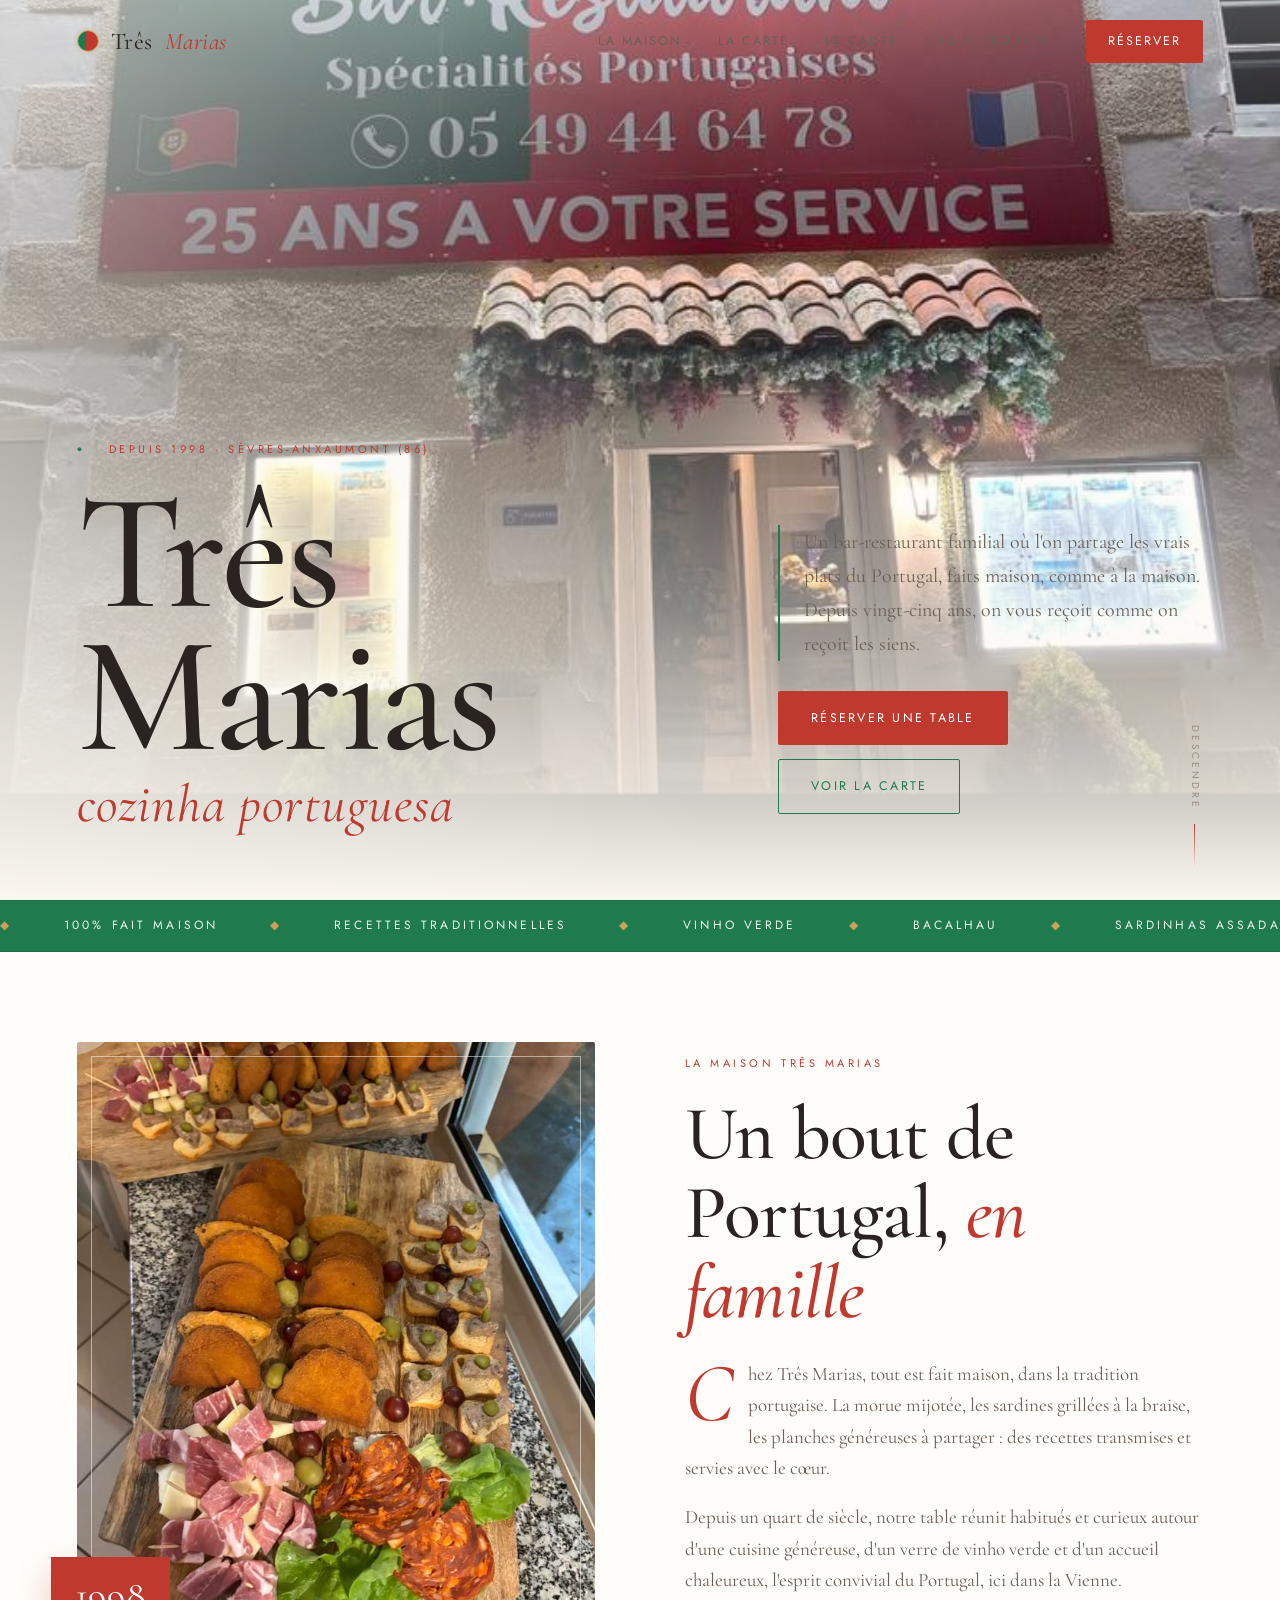
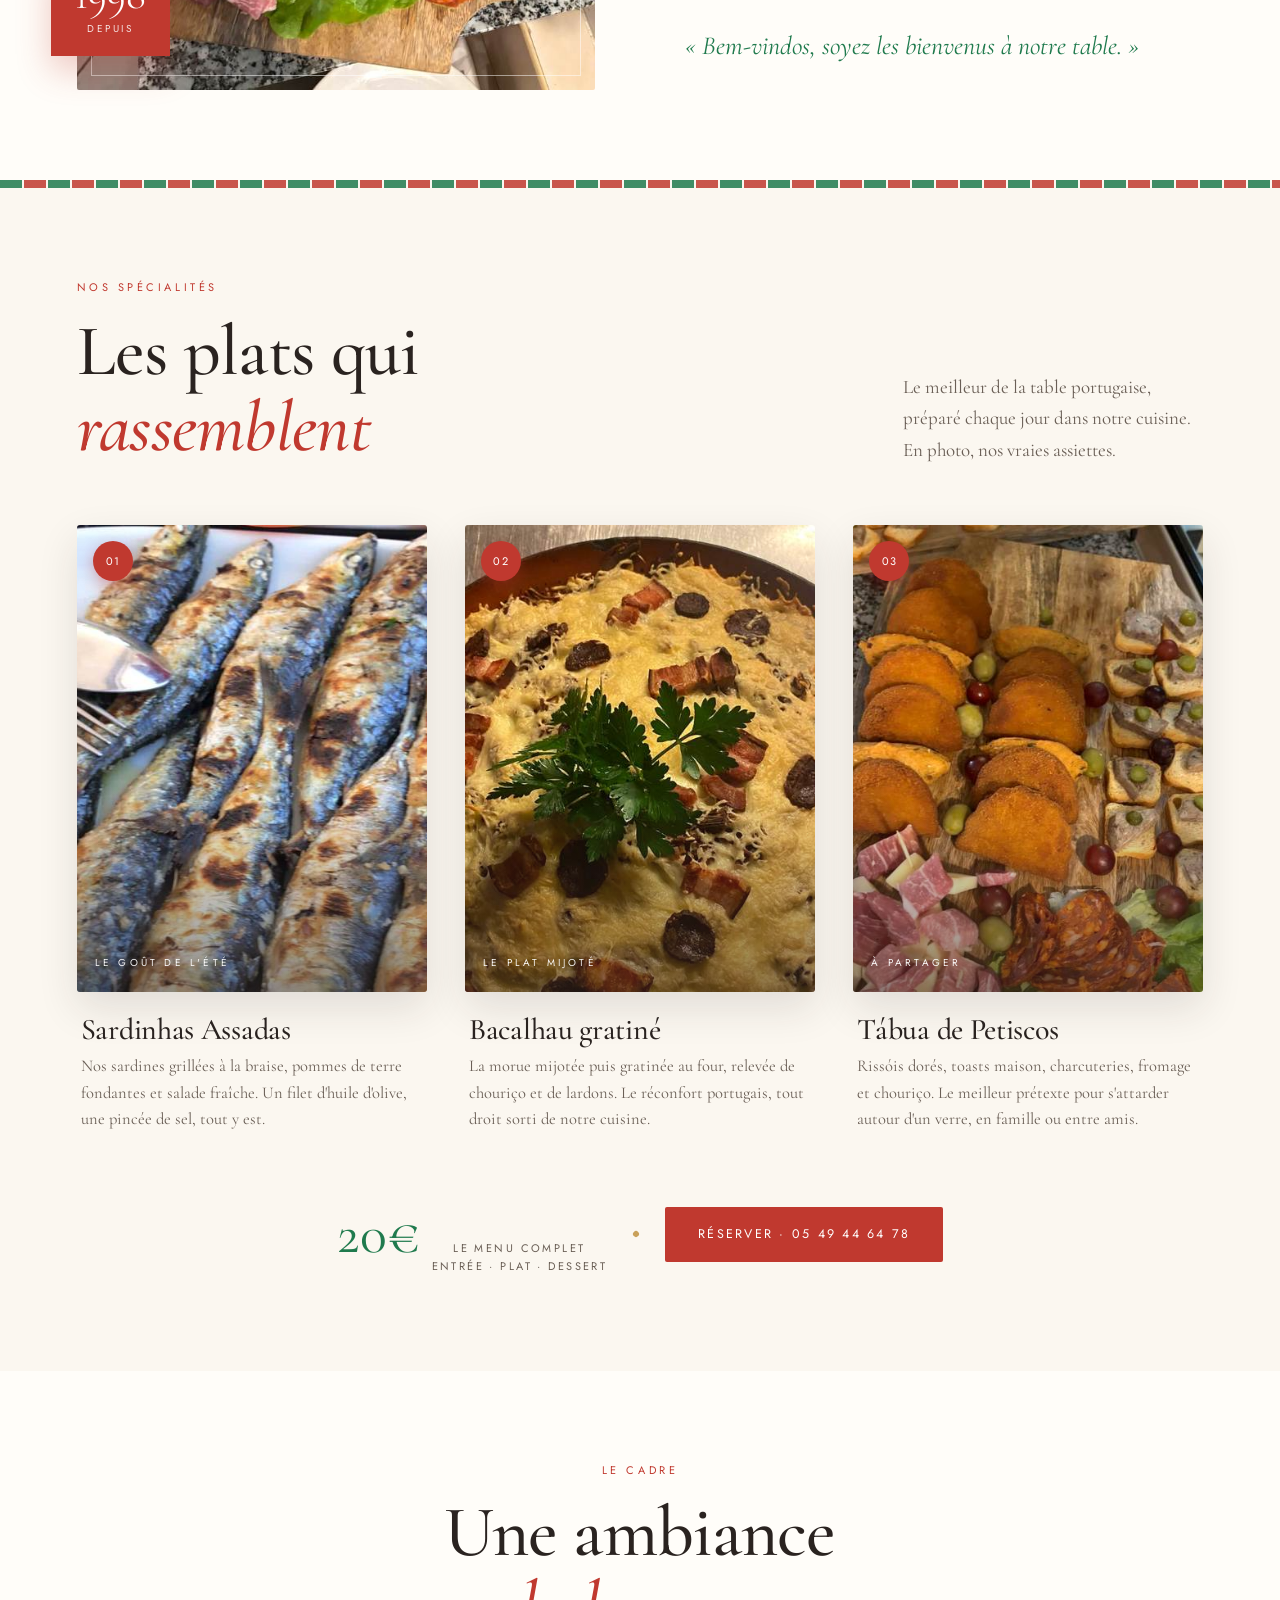
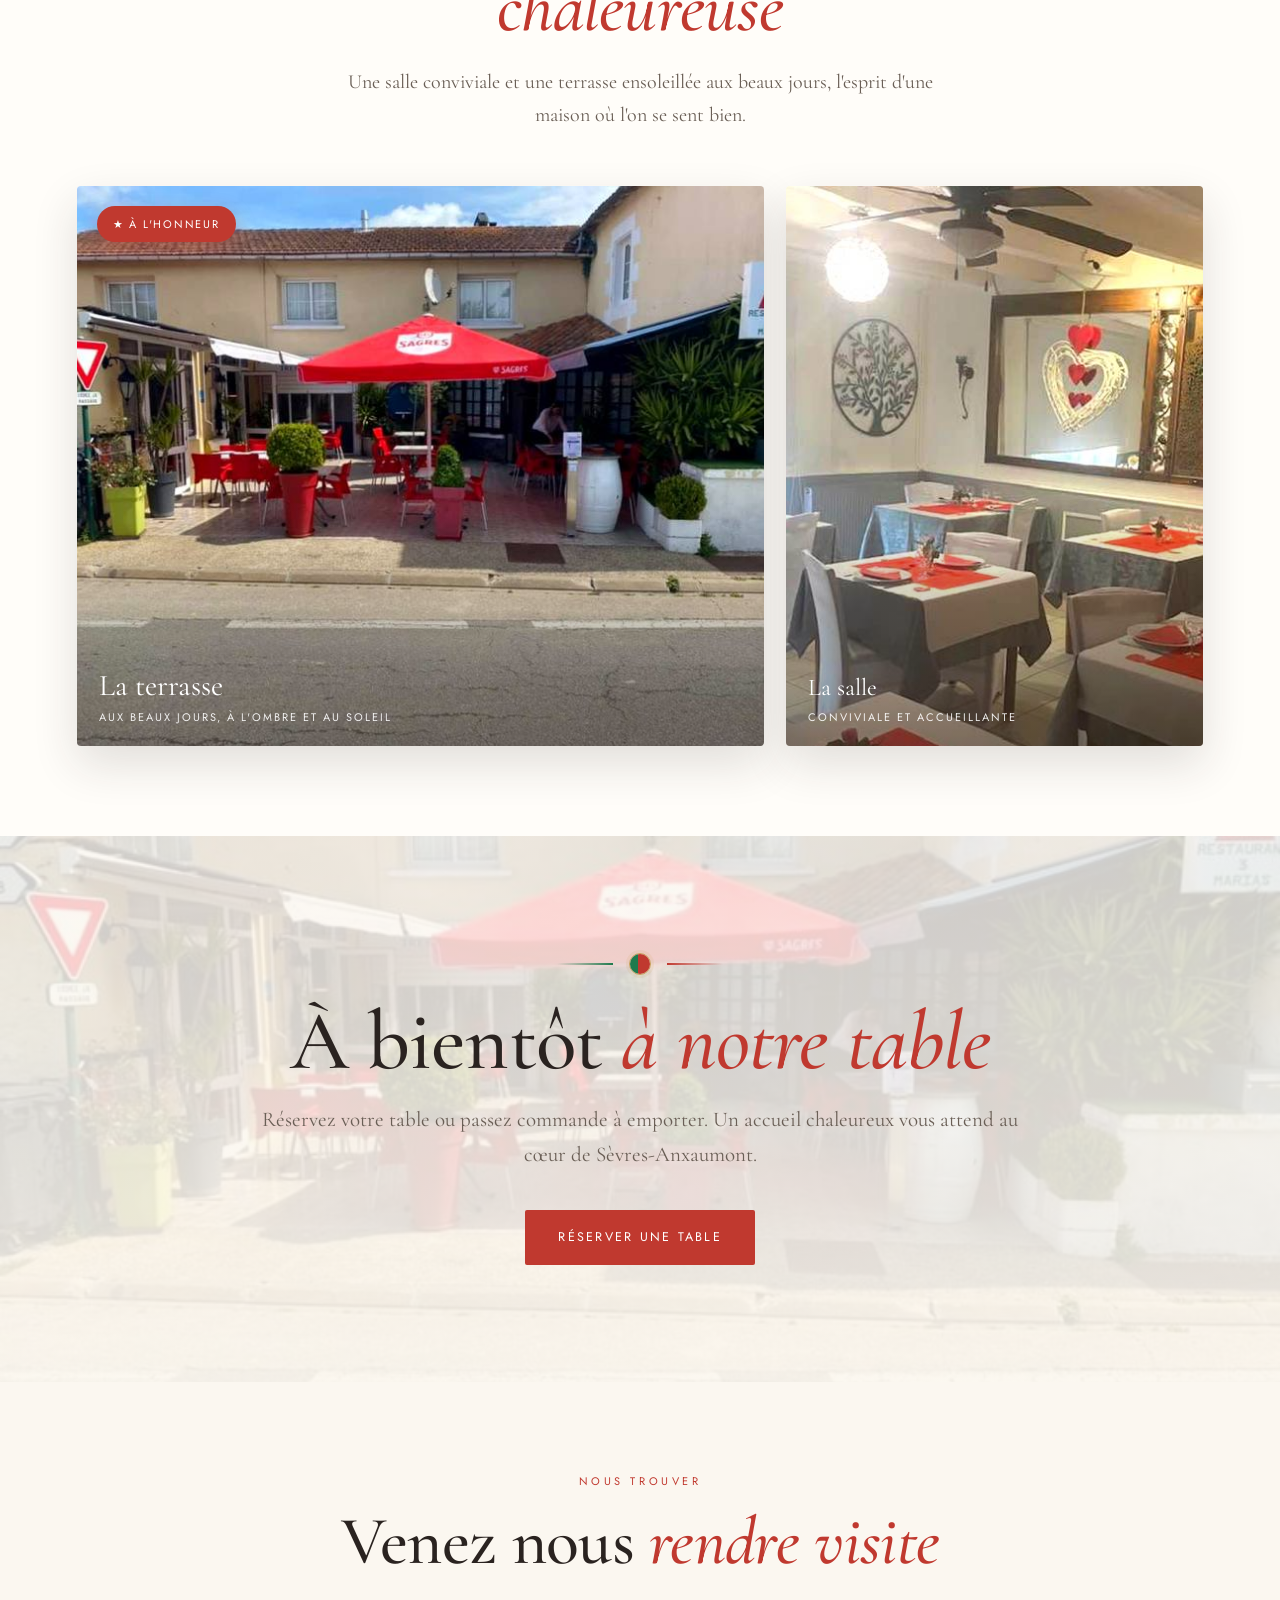
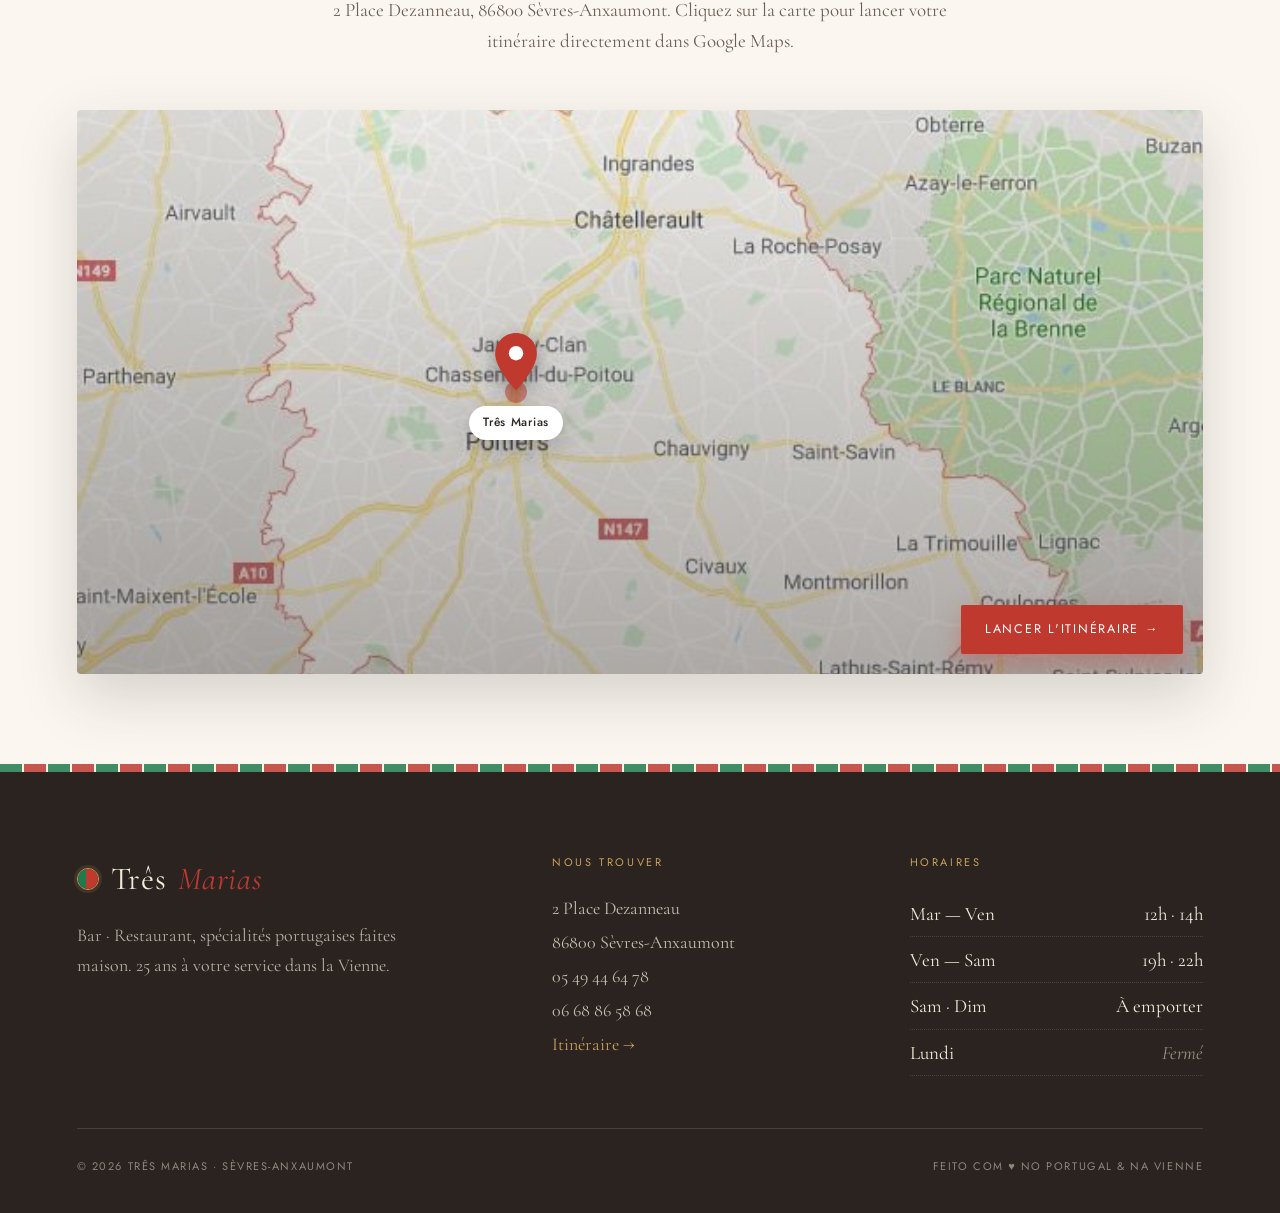
==== index.html @ 544474e9 "Site vitrine Três Marias" ====
<!DOCTYPE html>
<html lang="fr">
<head>
<meta charset="UTF-8">
<meta name="viewport" content="width=device-width, initial-scale=1.0">
<title>Três Marias — Restaurant Portugais · Sèvres-Anxaumont</title>
<link rel="preconnect" href="https://fonts.googleapis.com">
<link rel="preconnect" href="https://fonts.gstatic.com" crossorigin>
<link href="https://fonts.googleapis.com/css2?family=Cormorant+Garamond:ital,wght@0,400;0,500;0,600;1,400;1,500&family=Jost:wght@300;400;500&display=swap" rel="stylesheet">
<style>
  :root{
    --paper:#fbf7f0;        /* blanc chaud */
    --paper-2:#fffdf9;
    --cream:#f3ead9;
    --ink:#2a2320;          /* texte principal chaud */
    --ink-soft:#6a5f56;
    --muted:#9a8f83;
    --pt-red:#c0392f;
    --pt-red-deep:#9c2b24;
    --pt-green:#1f7a4d;
    --pt-green-deep:#155c39;
    --gold:#c9a15a;
    --line:rgba(42,35,32,.12);
    --line-red:rgba(192,57,47,.25);
  }
  *{margin:0;padding:0;box-sizing:border-box}
  html{scroll-behavior:smooth}
  body{
    background:var(--paper);
    color:var(--ink);
    font-family:'Cormorant Garamond',Georgia,serif;
    font-size:19px;line-height:1.65;
    -webkit-font-smoothing:antialiased;overflow-x:hidden;
  }
  .label{font-family:'Jost',sans-serif;font-weight:400;text-transform:uppercase;letter-spacing:.32em;font-size:11px;color:var(--pt-red)}
  h1,h2,h3{font-weight:500;line-height:1.05;letter-spacing:-.01em}
  em{font-style:italic;color:var(--pt-red)}
  a{color:inherit;text-decoration:none}
  img{display:block;width:100%;height:100%;object-fit:cover}

  /* azulejo-style divider (rouge / vert) */
  .azulejo{
    height:8px;width:100%;
    background:
      repeating-linear-gradient(90deg,
        var(--pt-green) 0 22px,
        var(--paper) 22px 24px,
        var(--pt-red) 24px 46px,
        var(--paper) 46px 48px);
    opacity:.85;
  }

  /* ===== NAV ===== */
  nav{
    position:fixed;top:0;left:0;right:0;z-index:50;
    display:flex;align-items:center;justify-content:space-between;
    padding:20px clamp(24px,6vw,80px);
    transition:background .4s,padding .4s,box-shadow .4s,border-color .4s;
    border-bottom:1px solid transparent;
  }
  nav.scrolled{background:rgba(251,247,240,.92);backdrop-filter:blur(12px);padding-top:14px;padding-bottom:14px;border-bottom:1px solid var(--line);box-shadow:0 6px 24px rgba(42,35,32,.05)}
  .brand{display:flex;align-items:center;gap:12px;font-size:24px;letter-spacing:.02em;color:var(--ink)}
  .brand em{font-style:italic;color:var(--pt-red)}
  .flag{display:inline-flex;width:22px;height:22px;border-radius:50%;overflow:hidden;border:1.5px solid var(--gold);box-shadow:0 0 0 3px rgba(201,161,90,.14)}
  .flag i{display:block;height:100%}
  .flag .g{width:42%;background:var(--pt-green)}
  .flag .r{width:58%;background:var(--pt-red)}
  .nav-links{display:flex;align-items:center;gap:36px;font-family:'Jost',sans-serif;font-size:12.5px;letter-spacing:.16em;text-transform:uppercase;font-weight:400}
  .nav-links a{color:var(--ink-soft);transition:color .25s}
  .nav-links a:hover{color:var(--pt-red)}
  .nav-cta{background:var(--pt-red);color:#fff!important;padding:11px 22px;border-radius:2px;transition:background .25s}
  .nav-cta:hover{background:var(--pt-red-deep)}
  .burger{display:none;background:none;border:none;color:var(--pt-red);cursor:pointer;flex-direction:column;gap:5px}
  .burger span{width:26px;height:2px;background:var(--pt-red);display:block}

  /* ===== HERO ===== */
  .hero{position:relative;min-height:100vh;display:flex;align-items:flex-end;overflow:hidden;background:var(--paper)}
  .hero-bg{position:absolute;inset:0;z-index:0}
  .hero-bg img{transform:scale(1.05);animation:slowzoom 18s ease-out forwards}
  @keyframes slowzoom{to{transform:scale(1)}}
  .hero-bg::after{
    content:"";position:absolute;inset:0;
    background:
      linear-gradient(180deg,rgba(251,247,240,.30) 0%,rgba(251,247,240,0) 30%,rgba(251,247,240,.55) 70%,var(--paper) 100%),
      linear-gradient(90deg,rgba(251,247,240,.55),transparent 55%);
  }
  .hero-inner{
    position:relative;z-index:2;width:100%;
    padding:0 clamp(24px,6vw,80px) clamp(56px,8vh,100px);
    display:grid;grid-template-columns:1.4fr .9fr;gap:40px;align-items:end;
  }
  .hero-badge{display:inline-flex;align-items:center;gap:10px;margin-bottom:24px}
  .hero-badge b{color:var(--pt-green);font-size:9px}
  .hero h1{font-size:clamp(62px,13vw,178px);line-height:.86;letter-spacing:-.02em;font-weight:500;color:var(--ink)}
  .hero h1 .sub{display:block;font-size:.32em;letter-spacing:.02em;font-style:italic;color:var(--pt-red);margin-top:.26em;font-weight:400}
  .hero-side{padding-bottom:14px}
  .hero-side p{font-size:20px;color:var(--ink-soft);line-height:1.7;border-left:2px solid var(--pt-green);padding-left:24px}
  .hero-actions{display:flex;gap:14px;margin-top:30px;flex-wrap:wrap}

  .btn{font-family:'Jost',sans-serif;font-weight:400;font-size:12.5px;letter-spacing:.18em;text-transform:uppercase;padding:16px 32px;border-radius:2px;display:inline-flex;align-items:center;gap:10px;transition:.3s;cursor:pointer;border:1.5px solid transparent}
  .btn-primary{background:var(--pt-red);color:#fff}
  .btn-primary:hover{background:var(--pt-red-deep);transform:translateY(-2px);box-shadow:0 12px 28px rgba(192,57,47,.25)}
  .btn-ghost{border-color:var(--pt-green);color:var(--pt-green)}
  .btn-ghost:hover{background:var(--pt-green);color:#fff}

  .scroll-hint{position:absolute;bottom:32px;right:clamp(24px,6vw,80px);z-index:3;writing-mode:vertical-rl;font-family:'Jost',sans-serif;font-size:10px;letter-spacing:.3em;text-transform:uppercase;color:var(--muted);display:flex;align-items:center;gap:14px}
  .scroll-hint::after{content:"";width:1px;height:44px;background:linear-gradient(var(--pt-red),transparent)}

  /* ===== strip ===== */
  .strip{border-top:1px solid var(--line);border-bottom:1px solid var(--line);overflow:hidden;background:var(--pt-green)}
  .strip-track{display:flex;gap:0;white-space:nowrap;padding:15px 0;animation:marquee 32s linear infinite;font-family:'Jost',sans-serif;font-size:12px;letter-spacing:.26em;text-transform:uppercase;color:#eef7f0}
  .strip-track span{display:inline-flex;align-items:center;gap:52px;padding-right:52px}
  .strip-track b{color:var(--gold);font-weight:400}
  @keyframes marquee{to{transform:translateX(-50%)}}

  section{padding:clamp(66px,10vh,140px) clamp(24px,6vw,80px)}
  .sec-head{max-width:640px}
  .sec-head .label{display:block;margin-bottom:18px}
  .sec-head h2{font-size:clamp(38px,6vw,72px)}
  .sec-head p{color:var(--ink-soft);margin-top:20px;font-size:20px}

  /* ===== STORY ===== */
  .story{display:grid;grid-template-columns:1fr 1fr;gap:clamp(40px,7vw,110px);align-items:center;background:var(--paper-2)}
  .story-figure{position:relative;aspect-ratio:4/5}
  .story-figure img{border-radius:2px}
  .story-figure .rule{position:absolute;inset:14px;border:1px solid rgba(255,255,255,.5);pointer-events:none}
  .story-figure .est{position:absolute;left:-26px;bottom:34px;background:var(--pt-red);color:#fff;padding:18px 24px;text-align:center;box-shadow:0 14px 34px rgba(192,57,47,.28)}
  .est .n{font-size:40px;line-height:1}
  .est .t{font-family:'Jost',sans-serif;font-size:10px;letter-spacing:.26em;text-transform:uppercase;opacity:.85;margin-top:6px}
  .story-text h2{font-size:clamp(40px,6vw,76px);margin:18px 0 24px}
  .story-text p{color:var(--ink-soft);margin-bottom:18px}
  .story-text .sig{font-style:italic;font-size:26px;color:var(--pt-green);margin-top:30px}
  .drop::first-letter{font-size:4.4em;float:left;line-height:.72;padding:6px 14px 0 0;color:var(--pt-red);font-style:italic}

  /* ===== MENU / 3 signatures ===== */
  .menu{background:var(--paper)}
  .menu-head{display:flex;justify-content:space-between;align-items:flex-end;gap:30px;flex-wrap:wrap;margin-bottom:60px}
  .dishes{display:grid;grid-template-columns:repeat(3,1fr);gap:clamp(24px,3vw,44px)}
  .dish{position:relative;transition:transform .4s}
  .dish:hover{transform:translateY(-8px)}
  .dish-img{position:relative;aspect-ratio:3/4;overflow:hidden;border-radius:3px;box-shadow:0 16px 40px rgba(42,35,32,.12)}
  .dish-img img{transition:transform 1.1s cubic-bezier(.2,.8,.2,1)}
  .dish:hover .dish-img img{transform:scale(1.07)}
  .dish-img::after{content:"";position:absolute;inset:0;background:linear-gradient(180deg,transparent 55%,rgba(42,35,32,.55))}
  .dish-no{position:absolute;top:16px;left:16px;z-index:2;font-family:'Jost',sans-serif;font-size:11px;letter-spacing:.1em;color:#fff;background:var(--pt-red);border-radius:50%;width:40px;height:40px;display:flex;align-items:center;justify-content:center;box-shadow:0 6px 16px rgba(192,57,47,.4)}
  .dish-cap{position:absolute;left:18px;right:18px;bottom:16px;z-index:2}
  .dish-cap .label{font-size:10px;color:#fff;opacity:.95}
  .dish-body{padding:22px 4px 0}
  .dish-body h3{font-size:30px;margin-bottom:8px;color:var(--ink)}
  .dish-body p{font-size:16.5px;color:var(--ink-soft);line-height:1.6}
  .menu-foot{margin-top:56px;display:flex;justify-content:center;align-items:center;gap:26px;flex-wrap:wrap;text-align:center}
  .menu-price{display:flex;align-items:baseline;gap:12px;color:var(--pt-green)}
  .menu-price .num{font-size:56px}
  .menu-price .lbl{font-family:'Jost',sans-serif;font-size:11px;letter-spacing:.22em;text-transform:uppercase;color:var(--ink-soft)}
  .divider-dot{width:6px;height:6px;background:var(--gold);border-radius:50%;transform:rotate(45deg)}

  /* ===== RESERVE banner ===== */
  .reserve{position:relative;padding:clamp(84px,13vh,160px) clamp(24px,6vw,80px);text-align:center;overflow:hidden}
  .reserve-bg{position:absolute;inset:0;z-index:0}
  .reserve-bg::after{content:"";position:absolute;inset:0;background:linear-gradient(rgba(251,247,240,.82),rgba(251,247,240,.9))}
  .reserve-inner{position:relative;z-index:2;max-width:760px;margin:0 auto}
  .reserve h2{font-size:clamp(40px,7vw,84px);margin:22px 0 18px}
  .reserve p{color:var(--ink-soft);font-size:21px;margin-bottom:38px}
  .ornament{display:flex;align-items:center;justify-content:center;gap:16px}
  .ornament::before,.ornament::after{content:"";height:2px;width:56px}
  .ornament::before{background:linear-gradient(90deg,transparent,var(--pt-green))}
  .ornament::after{background:linear-gradient(90deg,var(--pt-red),transparent)}

  /* ===== FOOTER ===== */
  footer{background:var(--ink);color:var(--cream);padding:clamp(58px,9vh,96px) clamp(24px,6vw,80px) 38px}
  footer .brand{color:var(--cream)}
  .foot-grid{display:grid;grid-template-columns:1.4fr 1fr 1fr;gap:clamp(30px,5vw,70px);padding-bottom:52px;border-bottom:1px solid rgba(243,234,217,.15)}
  .foot-brand .brand{font-size:32px;margin-bottom:16px}
  .foot-brand p{color:rgba(243,234,217,.7);max-width:320px;font-size:18px}
  .foot-col h4{font-family:'Jost',sans-serif;font-size:11px;letter-spacing:.24em;text-transform:uppercase;color:var(--gold);margin-bottom:20px;font-weight:400}
  .foot-col p,.foot-col a{color:rgba(243,234,217,.78);font-size:18px;line-height:1.9;display:block}
  .foot-col a:hover{color:#fff}
  .hours-row{display:flex;justify-content:space-between;gap:20px;border-bottom:1px dotted rgba(243,234,217,.16);padding:7px 0}
  .hours-row span:last-child{color:var(--cream);white-space:nowrap}
  .hours-row.closed span:last-child{color:var(--muted);font-style:italic}
  .foot-bottom{display:flex;justify-content:space-between;align-items:center;gap:20px;flex-wrap:wrap;padding-top:28px;font-family:'Jost',sans-serif;font-size:11px;letter-spacing:.14em;text-transform:uppercase;color:rgba(243,234,217,.5)}



  /* ===== AMBIANCE / Le cadre ===== */
  .ambiance{background:var(--paper-2)}
  .amb-grid{display:grid;grid-template-columns:1.65fr 1fr;gap:22px;align-items:stretch}
  .amb-item{position:relative;overflow:hidden;border-radius:4px;box-shadow:0 18px 46px rgba(42,35,32,.14)}
  .amb-item img{height:100%;transition:transform 1.2s cubic-bezier(.2,.8,.2,1)}
  .amb-item:hover img{transform:scale(1.05)}
  .amb-item::after{content:"";position:absolute;inset:0;background:linear-gradient(180deg,transparent 55%,rgba(42,35,32,.5))}
  .amb-feature{min-height:560px}
  .amb-feature img{width:100%;object-fit:cover}
  .amb-badge{position:absolute;top:20px;left:20px;z-index:3;display:inline-flex;align-items:center;gap:8px;background:var(--pt-red);color:#fff;font-family:'Jost',sans-serif;font-size:11px;letter-spacing:.16em;text-transform:uppercase;padding:9px 16px;border-radius:30px;box-shadow:0 8px 20px rgba(192,57,47,.35)}
  .amb-cap{position:absolute;left:22px;right:22px;bottom:20px;z-index:3;color:#fff}
  .amb-cap .t{font-size:30px;line-height:1.1}
  .amb-cap .s{font-family:'Jost',sans-serif;font-size:11px;letter-spacing:.18em;text-transform:uppercase;opacity:.9;margin-top:6px}
  .amb-col{display:flex;flex-direction:column;gap:22px}
  .amb-side{flex:1;min-height:250px}
  .amb-side img{width:100%;object-fit:cover}
  .amb-note{background:var(--pt-green);color:#eef7f0;border-radius:4px;padding:28px 30px;display:flex;flex-direction:column;justify-content:center}
  .amb-note .q{font-size:23px;font-style:italic;line-height:1.4}
  .amb-note .a{font-family:'Jost',sans-serif;font-size:11px;letter-spacing:.16em;text-transform:uppercase;margin-top:14px;opacity:.85}
  @media(max-width:900px){
    .amb-grid{grid-template-columns:1fr}
    .amb-feature{min-height:340px}
    .amb-side{min-height:240px}
  }

  /* ===== MAP interactive ===== */
  .map-sec{padding-top:0}
  .map-head{max-width:640px;margin:0 auto clamp(40px,6vh,64px);text-align:center}
  .map-head .label{display:block;margin-bottom:16px}
  .map-head h2{font-size:clamp(36px,6vw,68px)}
  .map-head p{color:var(--ink-soft);margin-top:16px;font-size:19px}
  .map-wrap{position:relative;display:block;border-radius:4px;overflow:hidden;box-shadow:0 22px 60px rgba(42,35,32,.18);cursor:pointer}
  .map-wrap img{aspect-ratio:16/8;transition:transform 1.2s cubic-bezier(.2,.8,.2,1),filter .5s;filter:saturate(.92)}
  .map-wrap:hover img{transform:scale(1.05);filter:saturate(1.05)}
  .map-wrap::after{content:"";position:absolute;inset:0;background:linear-gradient(180deg,rgba(42,35,32,.05),rgba(42,35,32,.35))}
  .map-pin{position:absolute;left:39%;top:50%;z-index:3;transform:translate(-50%,-100%);color:var(--pt-red);filter:drop-shadow(0 6px 10px rgba(0,0,0,.35));animation:bob 2.4s ease-in-out infinite}
  @keyframes bob{0%,100%{transform:translate(-50%,-100%)}50%{transform:translate(-50%,-115%)}}
  .map-pin svg{width:46px;height:auto;display:block}
  .map-pulse{position:absolute;left:39%;top:50%;z-index:2;width:22px;height:22px;border-radius:50%;background:rgba(192,57,47,.5);transform:translate(-50%,-50%);animation:pulse 2s ease-out infinite}
  @keyframes pulse{0%{box-shadow:0 0 0 0 rgba(192,57,47,.5)}100%{box-shadow:0 0 0 26px rgba(192,57,47,0)}}
  .map-label{position:absolute;left:39%;top:50%;z-index:3;transform:translate(-50%,14px);background:#fff;color:var(--ink);font-family:'Jost',sans-serif;font-size:12px;letter-spacing:.06em;padding:7px 14px;border-radius:30px;box-shadow:0 8px 22px rgba(42,35,32,.2);white-space:nowrap;font-weight:500}
  .map-cta{position:absolute;z-index:4;right:20px;bottom:20px;background:var(--pt-red);color:#fff;font-family:'Jost',sans-serif;font-size:12.5px;letter-spacing:.14em;text-transform:uppercase;padding:14px 24px;border-radius:2px;display:inline-flex;align-items:center;gap:10px;transition:.3s;box-shadow:0 10px 26px rgba(192,57,47,.35)}
  .map-wrap:hover .map-cta{background:var(--pt-red-deep);transform:translateY(-2px)}
  @media(max-width:900px){.map-cta{right:12px;bottom:12px;left:12px;justify-content:center}.map-wrap img{aspect-ratio:4/3}}

  .reveal{opacity:0;transform:translateY(26px);transition:opacity 1s ease,transform 1s cubic-bezier(.2,.8,.2,1)}
  .reveal.in{opacity:1;transform:none}

  @media(max-width:900px){
    .nav-links{position:fixed;inset:0 0 auto 0;top:0;background:var(--paper);flex-direction:column;justify-content:center;height:100vh;transform:translateX(100%);transition:transform .4s;gap:28px;font-size:16px}
    .nav-links.open{transform:none}
    .burger{display:flex}
    .hero-inner{grid-template-columns:1fr}
    .hero-side{padding-bottom:0}
    .hero-side p{border-left:none;border-top:2px solid var(--pt-green);padding-left:0;padding-top:20px}
    .story{grid-template-columns:1fr}
    .story-figure{aspect-ratio:4/3;order:-1}
    .dishes{grid-template-columns:1fr}
    .dish-img{aspect-ratio:16/10}
    .foot-grid{grid-template-columns:1fr}
  }
</style>
</head>
<body>

<!-- NAV -->
<nav id="nav">
  <a href="#top" class="brand"><span class="flag"><i class="g"></i><i class="r"></i></span>Três <em>Marias</em></a>
  <div class="nav-links" id="navlinks">
    <a href="#histoire">La Maison</a>
    <a href="#carte">La Carte</a>
    <a href="#cadre">Le Cadre</a>
    <a href="#visite">Nous Trouver</a>
    <a href="tel:0549446478" class="nav-cta">Réserver</a>
  </div>
  <button class="burger" id="burger" aria-label="Menu"><span></span><span></span><span></span></button>
</nav>

<!-- HERO -->
<header class="hero" id="top">
  <div class="hero-bg"><img src="[data-uri]" alt="Ambiance du restaurant Três Marias"></div>
  <div class="hero-inner">
    <div>
      <span class="hero-badge label"><b>●</b>&nbsp; Depuis 1998 · Sèvres-Anxaumont (86)</span>
      <h1>Três Marias<span class="sub">cozinha portuguesa</span></h1>
    </div>
    <div class="hero-side">
      <p>Un bar-restaurant familial où l'on partage les vrais plats du Portugal, faits maison, comme à la maison. Depuis vingt-cinq ans, on vous reçoit comme on reçoit les siens.</p>
      <div class="hero-actions">
        <a href="tel:0549446478" class="btn btn-primary">Réserver une table</a>
        <a href="#carte" class="btn btn-ghost">Voir la carte</a>
      </div>
    </div>
  </div>
  <div class="scroll-hint">Descendre</div>
</header>

<!-- STRIP -->
<div class="strip">
  <div class="strip-track">
    <span><b>◆</b> 100% Fait Maison <b>◆</b> Recettes Traditionnelles <b>◆</b> Vinho Verde <b>◆</b> Bacalhau <b>◆</b> Sardinhas Assadas <b>◆</b> 25 Ans à Votre Service <b>◆</b> Sabor de Portugal</span>
    <span><b>◆</b> 100% Fait Maison <b>◆</b> Recettes Traditionnelles <b>◆</b> Vinho Verde <b>◆</b> Bacalhau <b>◆</b> Sardinhas Assadas <b>◆</b> 25 Ans à Votre Service <b>◆</b> Sabor de Portugal</span>
  </div>
</div>

<!-- STORY -->
<section class="story" id="histoire">
  <div class="story-figure reveal">
    <img src="[data-uri]" alt="La maison Três Marias">
    <div class="rule"></div>
    <div class="est"><div class="n">1998</div><div class="t">Depuis</div></div>
  </div>
  <div class="story-text reveal">
    <span class="label">La maison Três Marias</span>
    <h2>Un bout de Portugal, <em>en famille</em></h2>
    <p class="drop">Chez Três Marias, tout est fait maison, dans la tradition portugaise. La morue mijotée, les sardines grillées à la braise, les planches généreuses à partager : des recettes transmises et servies avec le cœur.</p>
    <p>Depuis un quart de siècle, notre table réunit habitués et curieux autour d'une cuisine généreuse, d'un verre de vinho verde et d'un accueil chaleureux, l'esprit convivial du Portugal, ici dans la Vienne.</p>
    <p class="sig">« Bem-vindos, soyez les bienvenus à notre table. »</p>
  </div>
</section>

<div class="azulejo"></div>

<!-- MENU / 3 SIGNATURES -->
<section class="menu" id="carte">
  <div class="menu-head reveal">
    <div class="sec-head">
      <span class="label">Nos spécialités</span>
      <h2>Les plats qui <em>rassemblent</em></h2>
    </div>
    <p style="max-width:300px;color:var(--ink-soft)">Le meilleur de la table portugaise, préparé chaque jour dans notre cuisine. En photo, nos vraies assiettes.</p>
  </div>

  <div class="dishes">
    <article class="dish reveal">
      <div class="dish-img">
        <span class="dish-no">01</span>
        <img src="[data-uri]" alt="Sardinhas Assadas">
        <div class="dish-cap"><span class="label">Le goût de l'été</span></div>
      </div>
      <div class="dish-body">
        <h3>Sardinhas Assadas</h3>
        <p>Nos sardines grillées à la braise, pommes de terre fondantes et salade fraîche. Un filet d'huile d'olive, une pincée de sel, tout y est.</p>
      </div>
    </article>

    <article class="dish reveal">
      <div class="dish-img">
        <span class="dish-no">02</span>
        <img src="[data-uri]" alt="Bacalhau gratiné">
        <div class="dish-cap"><span class="label">Le plat mijoté</span></div>
      </div>
      <div class="dish-body">
        <h3>Bacalhau gratiné</h3>
        <p>La morue mijotée puis gratinée au four, relevée de chouriço et de lardons. Le réconfort portugais, tout droit sorti de notre cuisine.</p>
      </div>
    </article>

    <article class="dish reveal">
      <div class="dish-img">
        <span class="dish-no">03</span>
        <img src="[data-uri]" alt="Tábua de Petiscos">
        <div class="dish-cap"><span class="label">À partager</span></div>
      </div>
      <div class="dish-body">
        <h3>Tábua de Petiscos</h3>
        <p>Rissóis dorés, toasts maison, charcuteries, fromage et chouriço. Le meilleur prétexte pour s'attarder autour d'un verre, en famille ou entre amis.</p>
      </div>
    </article>
  </div>

  <div class="menu-foot reveal">
    <div class="menu-price"><span class="num">20€</span><span class="lbl">Le menu complet<br>Entrée · Plat · Dessert</span></div>
    <span class="divider-dot"></span>
    <a href="tel:0549446478" class="btn btn-primary">Réserver · 05 49 44 64 78</a>
  </div>
</section>


<!-- AMBIANCE / LE CADRE -->
<section class="ambiance" id="cadre">
  <div class="sec-head reveal" style="margin:0 auto clamp(40px,6vh,60px);text-align:center">
    <span class="label" style="display:block;margin-bottom:16px">Le cadre</span>
    <h2>Une ambiance <em>chaleureuse</em></h2>
    <p style="margin-left:auto;margin-right:auto">Une salle conviviale et une terrasse ensoleillée aux beaux jours, l'esprit d'une maison où l'on se sent bien.</p>
  </div>
  <div class="amb-grid reveal">
    <figure class="amb-item amb-feature">
      <img src="[data-uri]" alt="La terrasse ensoleillée de Três Marias">
      <span class="amb-badge">★ À l'honneur</span>
      <figcaption class="amb-cap">
        <div class="t">La terrasse</div>
        <div class="s">Aux beaux jours, à l'ombre et au soleil</div>
      </figcaption>
    </figure>
    <div class="amb-col">
      <figure class="amb-item amb-side">
        <img src="[data-uri]" alt="La salle du restaurant Três Marias">
        <figcaption class="amb-cap"><div class="t" style="font-size:24px">La salle</div><div class="s">Conviviale et accueillante</div></figcaption>
      </figure>
    </div>
  </div>
</section>

<!-- RESERVE BANNER -->
<section class="reserve">
  <div class="reserve-bg"><img src="[data-uri]" alt="La terrasse de Três Marias"></div>
  <div class="reserve-inner reveal">
    <div class="ornament"><span class="flag"><i class="g"></i><i class="r"></i></span></div>
    <h2>À bientôt <em>à notre table</em></h2>
    <p>Réservez votre table ou passez commande à emporter. Un accueil chaleureux vous attend au cœur de Sèvres-Anxaumont.</p>
    <a href="tel:0549446478" class="btn btn-primary">Réserver une table</a>
  </div>
</section>


<!-- MAP INTERACTIVE -->
<section class="map-sec" style="padding-top:clamp(66px,10vh,140px)">
  <div class="map-head reveal">
    <span class="label">Nous trouver</span>
    <h2>Venez nous <em>rendre visite</em></h2>
    <p>2 Place Dezanneau, 86800 Sèvres-Anxaumont. Cliquez sur la carte pour lancer votre itinéraire directement dans Google Maps.</p>
  </div>
  <a class="map-wrap reveal" href="https://www.google.com/maps/dir/?api=1&destination=2+Place+Dezanneau+S%C3%A8vres-Anxaumont+86800" target="_blank" rel="noopener" aria-label="Lancer l'itinéraire vers Três Marias sur Google Maps">
    <img src="[data-uri]" alt="Carte — Três Marias à Sèvres-Anxaumont">
    <span class="map-pulse"></span>
    <span class="map-pin" aria-hidden="true">
      <svg viewBox="0 0 32 42" fill="currentColor"><path d="M16 1C8 1 1.5 7.4 1.5 15.4 1.5 26 16 41 16 41s14.5-15 14.5-25.6C30.5 7.4 24 1 16 1z"/><circle cx="16" cy="15" r="5" fill="#fff"/></svg>
    </span>
    <span class="map-label">Três Marias</span>
    <span class="map-cta">Lancer l'itinéraire →</span>
  </a>
</section>

<div class="azulejo"></div>

<!-- FOOTER -->
<footer id="visite">
  <div class="foot-grid">
    <div class="foot-brand">
      <a href="#top" class="brand"><span class="flag"><i class="g"></i><i class="r"></i></span>Três <em>Marias</em></a>
      <p>Bar · Restaurant, spécialités portugaises faites maison. 25 ans à votre service dans la Vienne.</p>
    </div>

    <div class="foot-col">
      <h4>Nous trouver</h4>
      <p>2 Place Dezanneau<br>86800 Sèvres-Anxaumont</p>
      <a href="tel:0549446478">05 49 44 64 78</a>
      <a href="tel:0668865868">06 68 86 58 68</a>
      <a href="https://www.google.com/maps/search/?api=1&query=2+Place+Dezanneau+Sèvres-Anxaumont+86800" target="_blank" rel="noopener" style="color:var(--gold)">Itinéraire →</a>
    </div>

    <div class="foot-col">
      <h4>Horaires</h4>
      <div class="hours-row"><span>Mar — Ven</span><span>12h · 14h</span></div>
      <div class="hours-row"><span>Ven — Sam</span><span>19h · 22h</span></div>
      <div class="hours-row"><span>Sam · Dim</span><span>À emporter</span></div>
      <div class="hours-row closed"><span>Lundi</span><span>Fermé</span></div>
    </div>
  </div>
  <div class="foot-bottom">
    <span>© 2026 Três Marias · Sèvres-Anxaumont</span>
    <span>Feito com ♥ no Portugal &amp; na Vienne</span>
  </div>
</footer>

<script>
  const nav=document.getElementById('nav');
  addEventListener('scroll',()=>nav.classList.toggle('scrolled',scrollY>40));
  const links=document.getElementById('navlinks'),burger=document.getElementById('burger');
  burger.addEventListener('click',()=>links.classList.toggle('open'));
  links.querySelectorAll('a').forEach(a=>a.addEventListener('click',()=>links.classList.remove('open')));
  const io=new IntersectionObserver((es)=>es.forEach(e=>{if(e.isIntersecting){e.target.classList.add('in');io.unobserve(e.target)}}),{threshold:.12});
  document.querySelectorAll('.reveal').forEach(el=>io.observe(el));

  // Navigation robuste (fonctionne aussi en aperçu/cadre : pas de rechargement)
  document.querySelectorAll('a[href^="#"]').forEach(function(a){
    a.addEventListener('click',function(ev){
      ev.preventDefault();
      var id=this.getAttribute('href').slice(1);
      var t=id?document.getElementById(id):null;
      if(!t||id==='top'){window.scrollTo({top:0,behavior:'smooth'});}
      else{t.scrollIntoView({behavior:'smooth',block:'start'});}
    });
  });
</script>
</body>
</html>
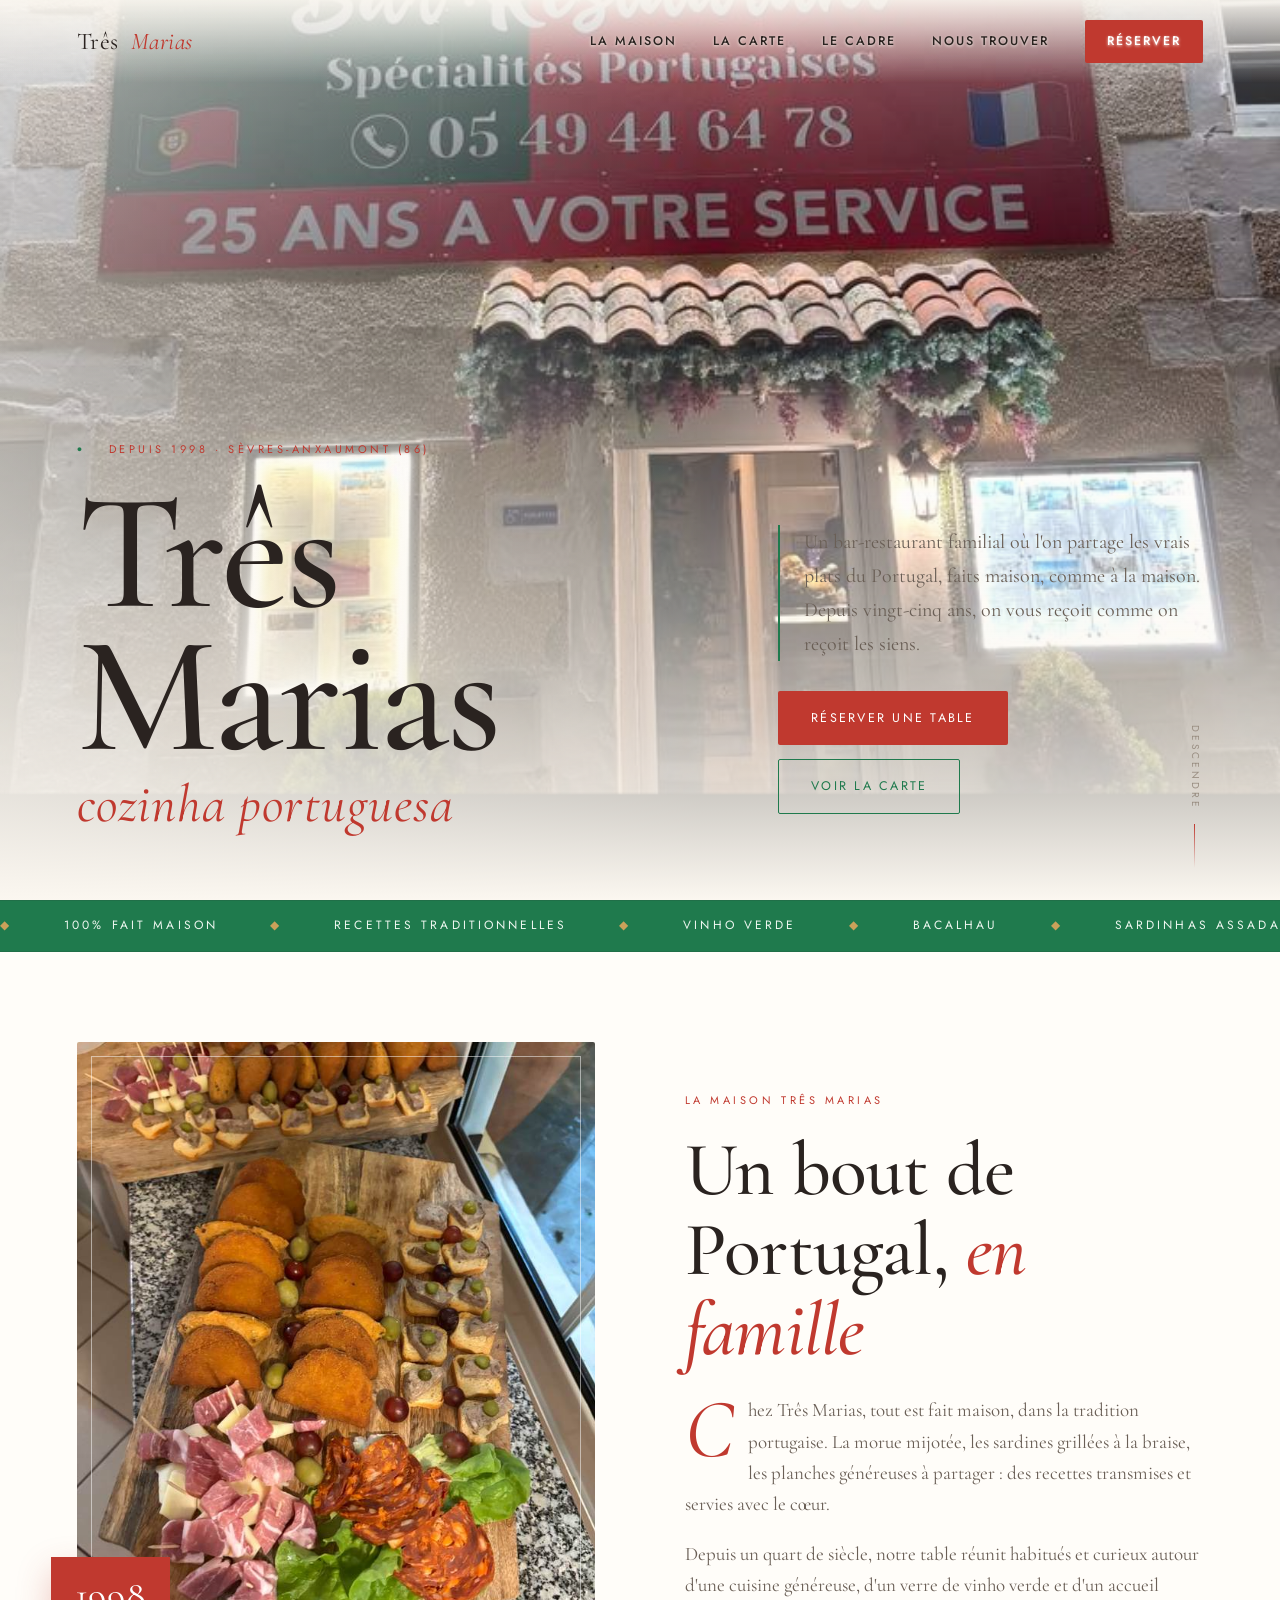
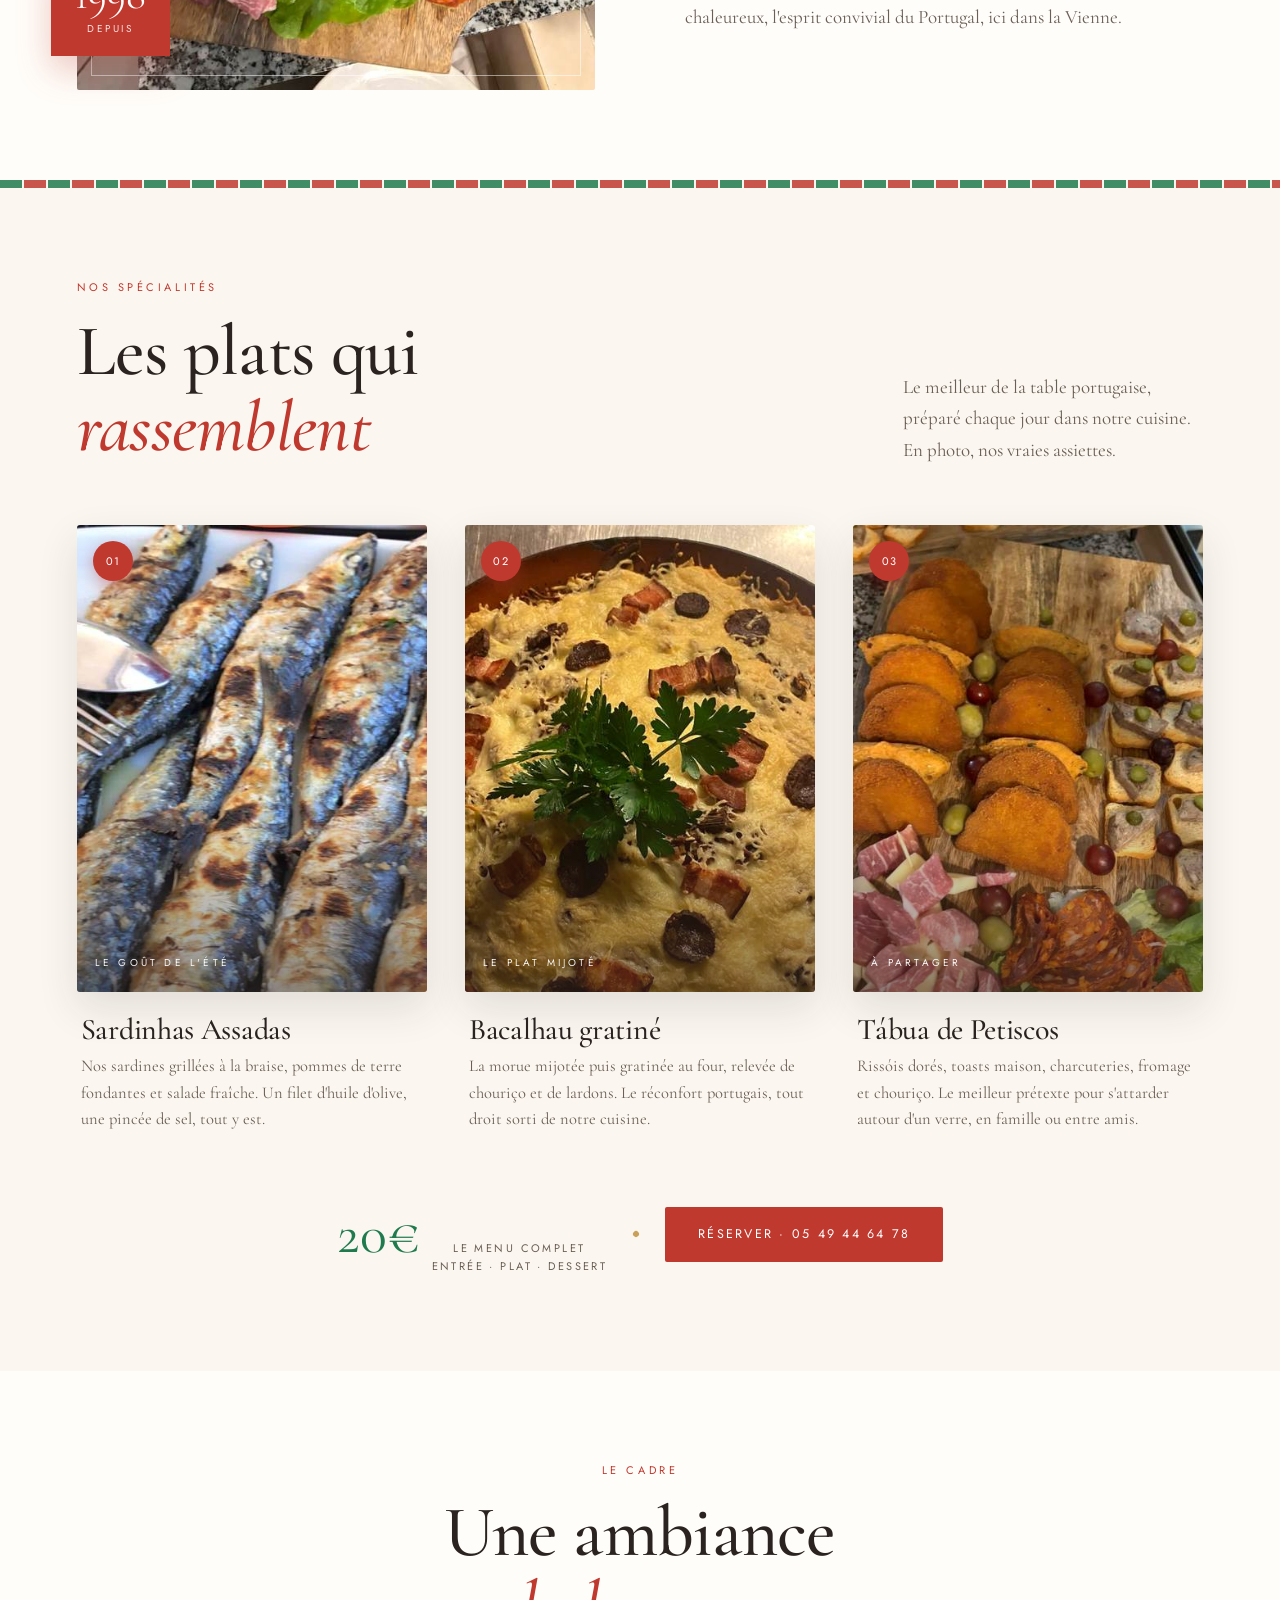
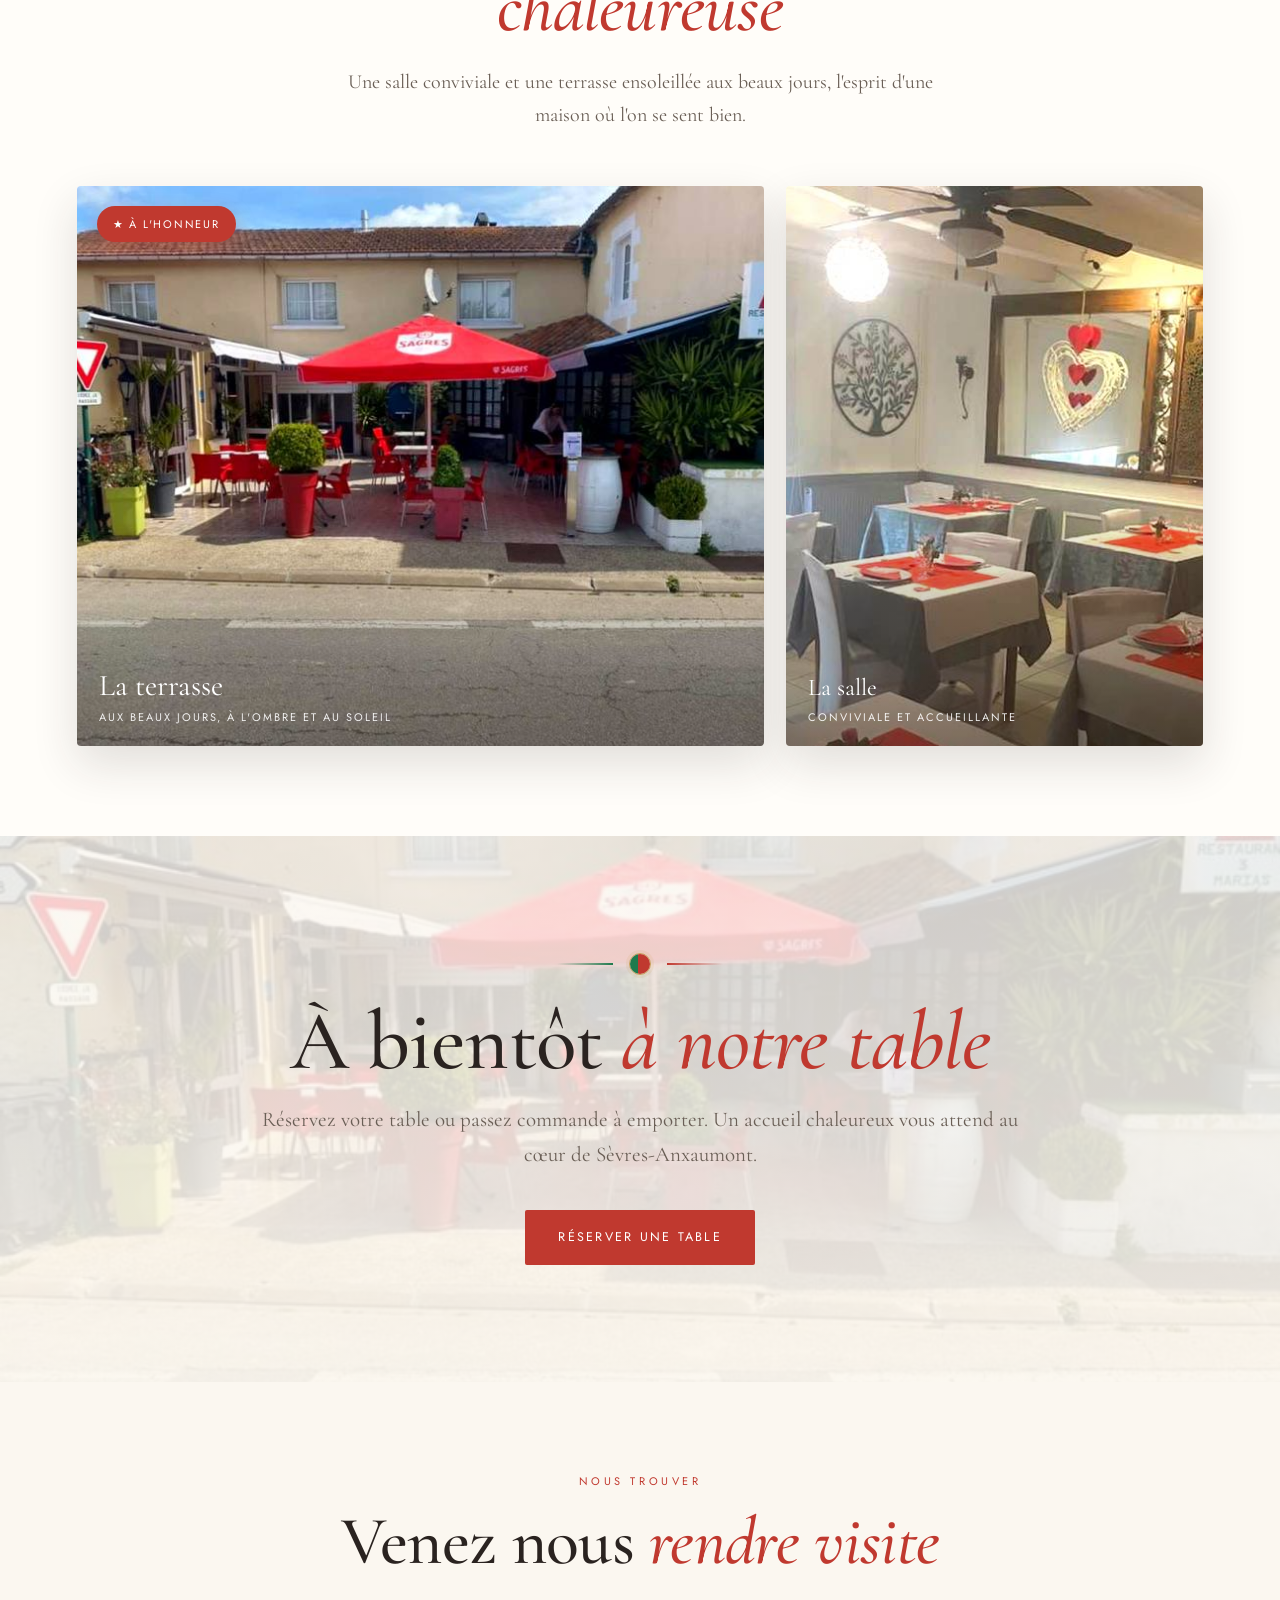
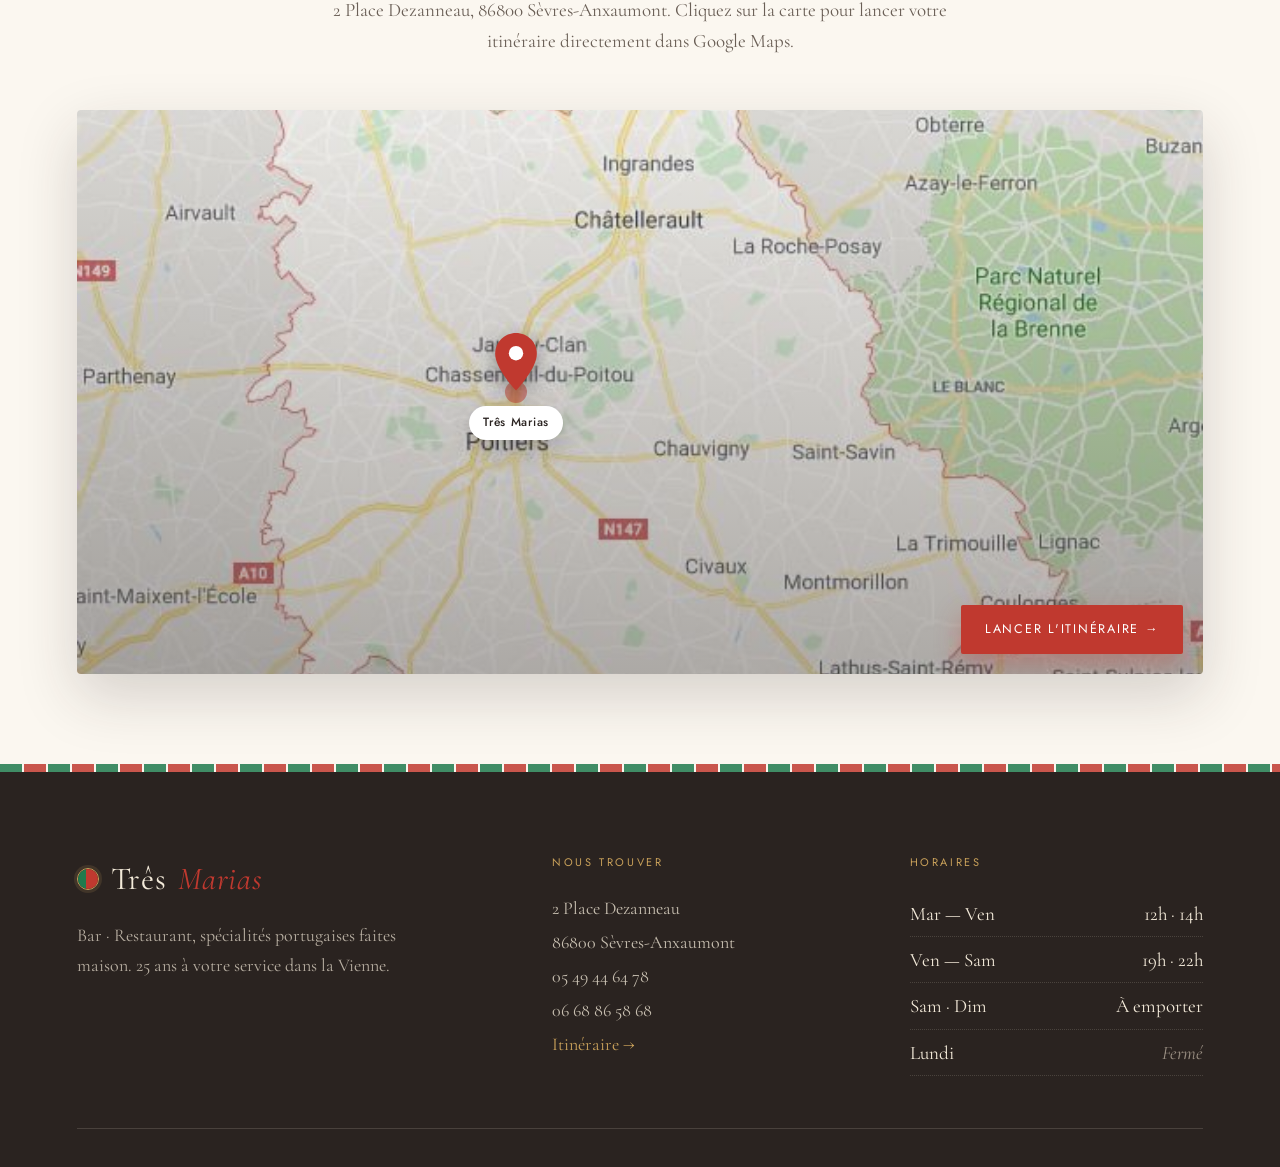
==== commit 6a6de5a1: "Lisibilité menu + retrait logo nav, citation et bas de footer" ====
--- a/index.html
+++ b/index.html
@@ -66,7 +66,9 @@
   .flag .g{width:42%;background:var(--pt-green)}
   .flag .r{width:58%;background:var(--pt-red)}
   .nav-links{display:flex;align-items:center;gap:36px;font-family:'Jost',sans-serif;font-size:12.5px;letter-spacing:.16em;text-transform:uppercase;font-weight:400}
-  .nav-links a{color:var(--ink-soft);transition:color .25s}
+  .nav-links a{color:var(--ink);font-weight:500;text-shadow:0 1px 3px rgba(251,247,240,.9);transition:color .25s}
+  nav::before{content:"";position:absolute;inset:0;z-index:-1;pointer-events:none;background:linear-gradient(180deg,rgba(251,247,240,.92),rgba(251,247,240,0));transition:opacity .4s}
+  nav.scrolled::before{opacity:0}
   .nav-links a:hover{color:var(--pt-red)}
   .nav-cta{background:var(--pt-red);color:#fff!important;padding:11px 22px;border-radius:2px;transition:background .25s}
   .nav-cta:hover{background:var(--pt-red-deep)}
@@ -249,7 +251,7 @@
 
 <!-- NAV -->
 <nav id="nav">
-  <a href="#top" class="brand"><span class="flag"><i class="g"></i><i class="r"></i></span>Três <em>Marias</em></a>
+  <a href="#top" class="brand">Três <em>Marias</em></a>
   <div class="nav-links" id="navlinks">
     <a href="#histoire">La Maison</a>
     <a href="#carte">La Carte</a>
@@ -299,7 +301,6 @@
     <h2>Un bout de Portugal, <em>en famille</em></h2>
     <p class="drop">Chez Três Marias, tout est fait maison, dans la tradition portugaise. La morue mijotée, les sardines grillées à la braise, les planches généreuses à partager : des recettes transmises et servies avec le cœur.</p>
     <p>Depuis un quart de siècle, notre table réunit habitués et curieux autour d'une cuisine généreuse, d'un verre de vinho verde et d'un accueil chaleureux, l'esprit convivial du Portugal, ici dans la Vienne.</p>
-    <p class="sig">« Bem-vindos, soyez les bienvenus à notre table. »</p>
   </div>
 </section>
 
@@ -442,10 +443,6 @@
       <div class="hours-row closed"><span>Lundi</span><span>Fermé</span></div>
     </div>
   </div>
-  <div class="foot-bottom">
-    <span>© 2026 Três Marias · Sèvres-Anxaumont</span>
-    <span>Feito com ♥ no Portugal &amp; na Vienne</span>
-  </div>
 </footer>
 
 <script>
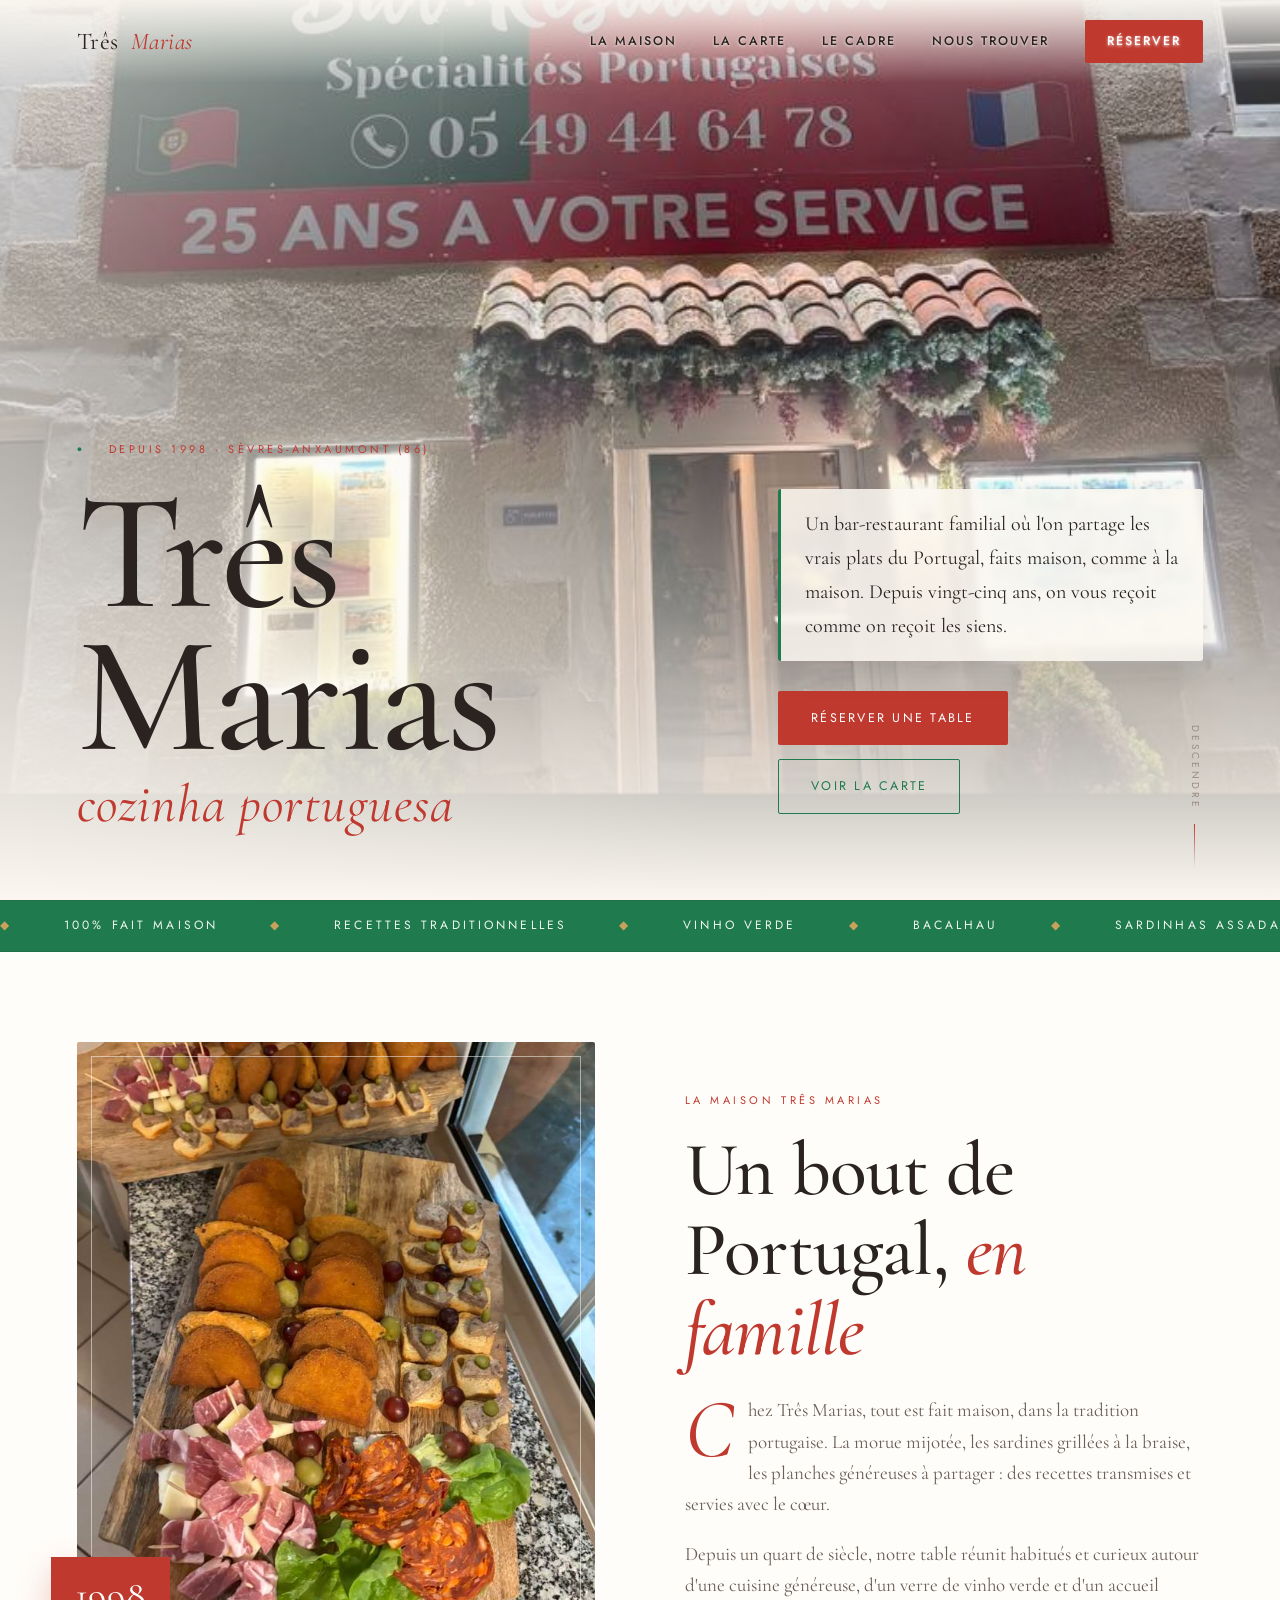
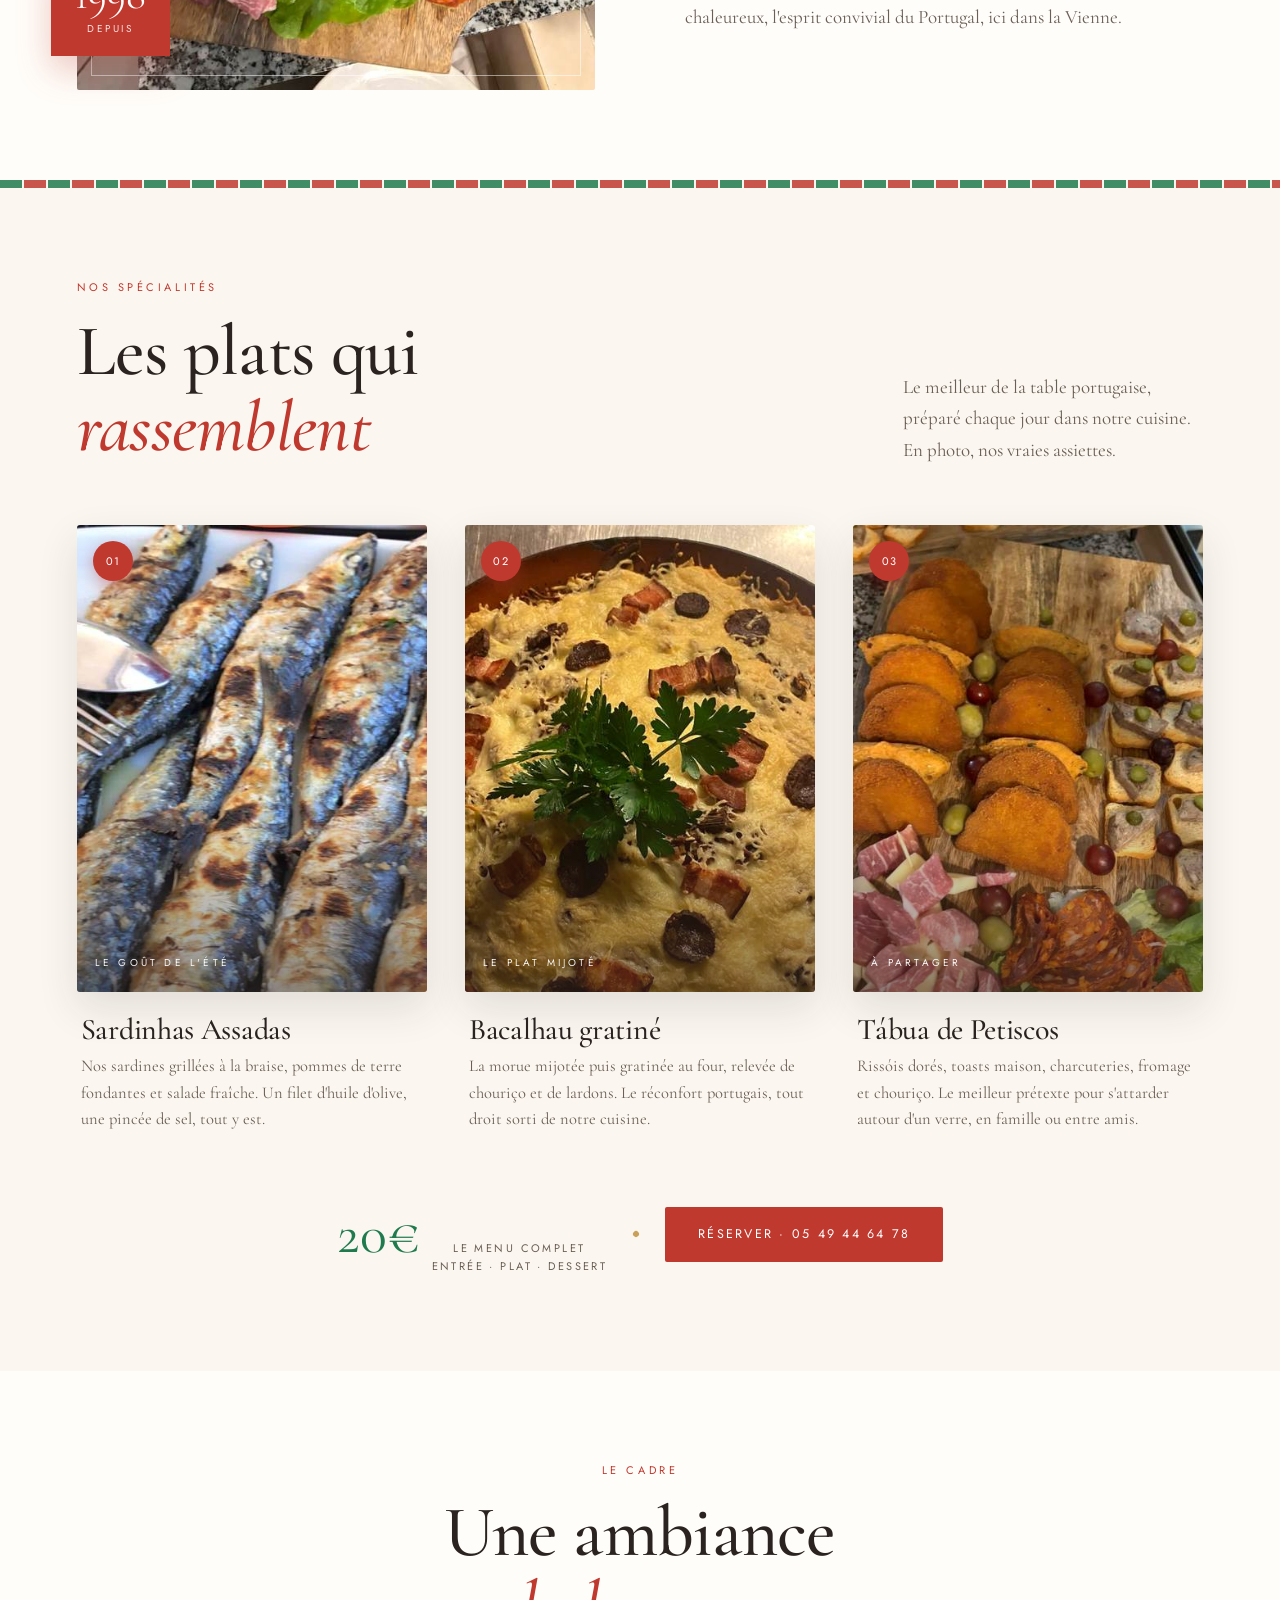
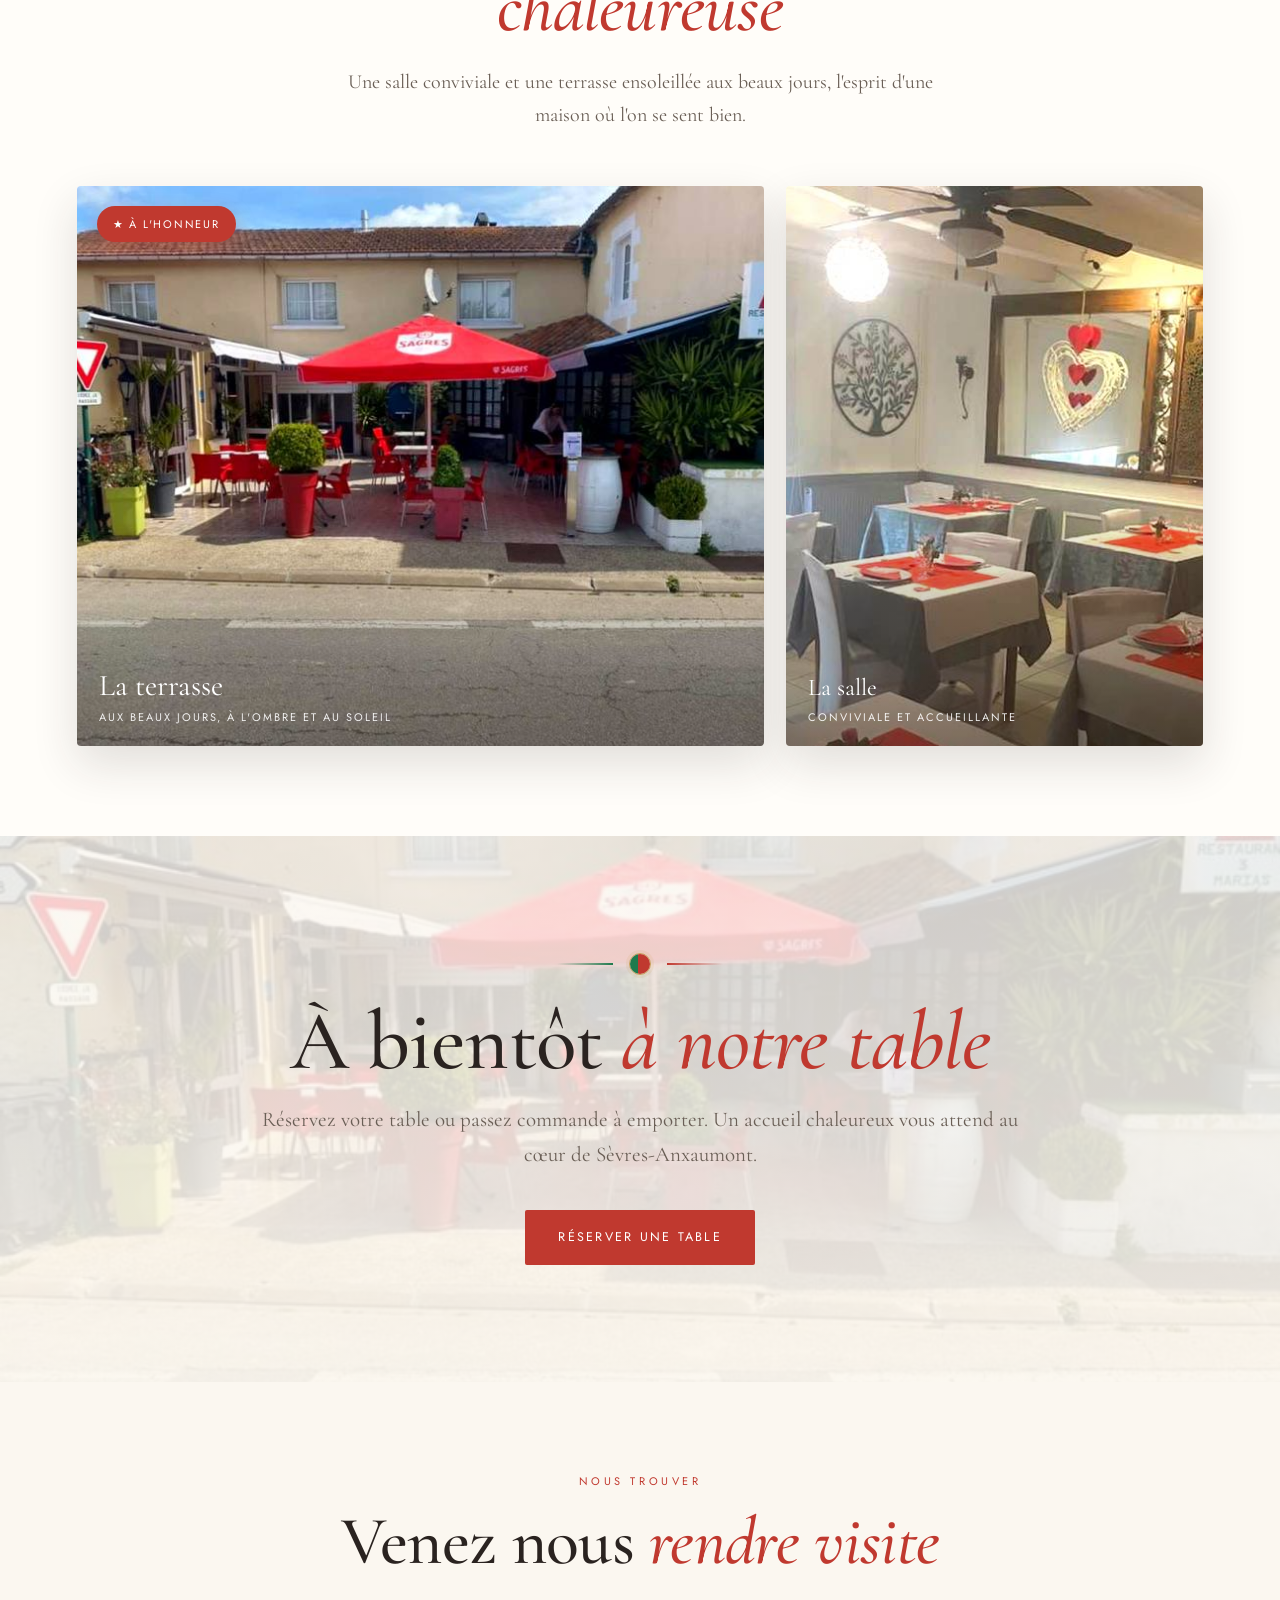
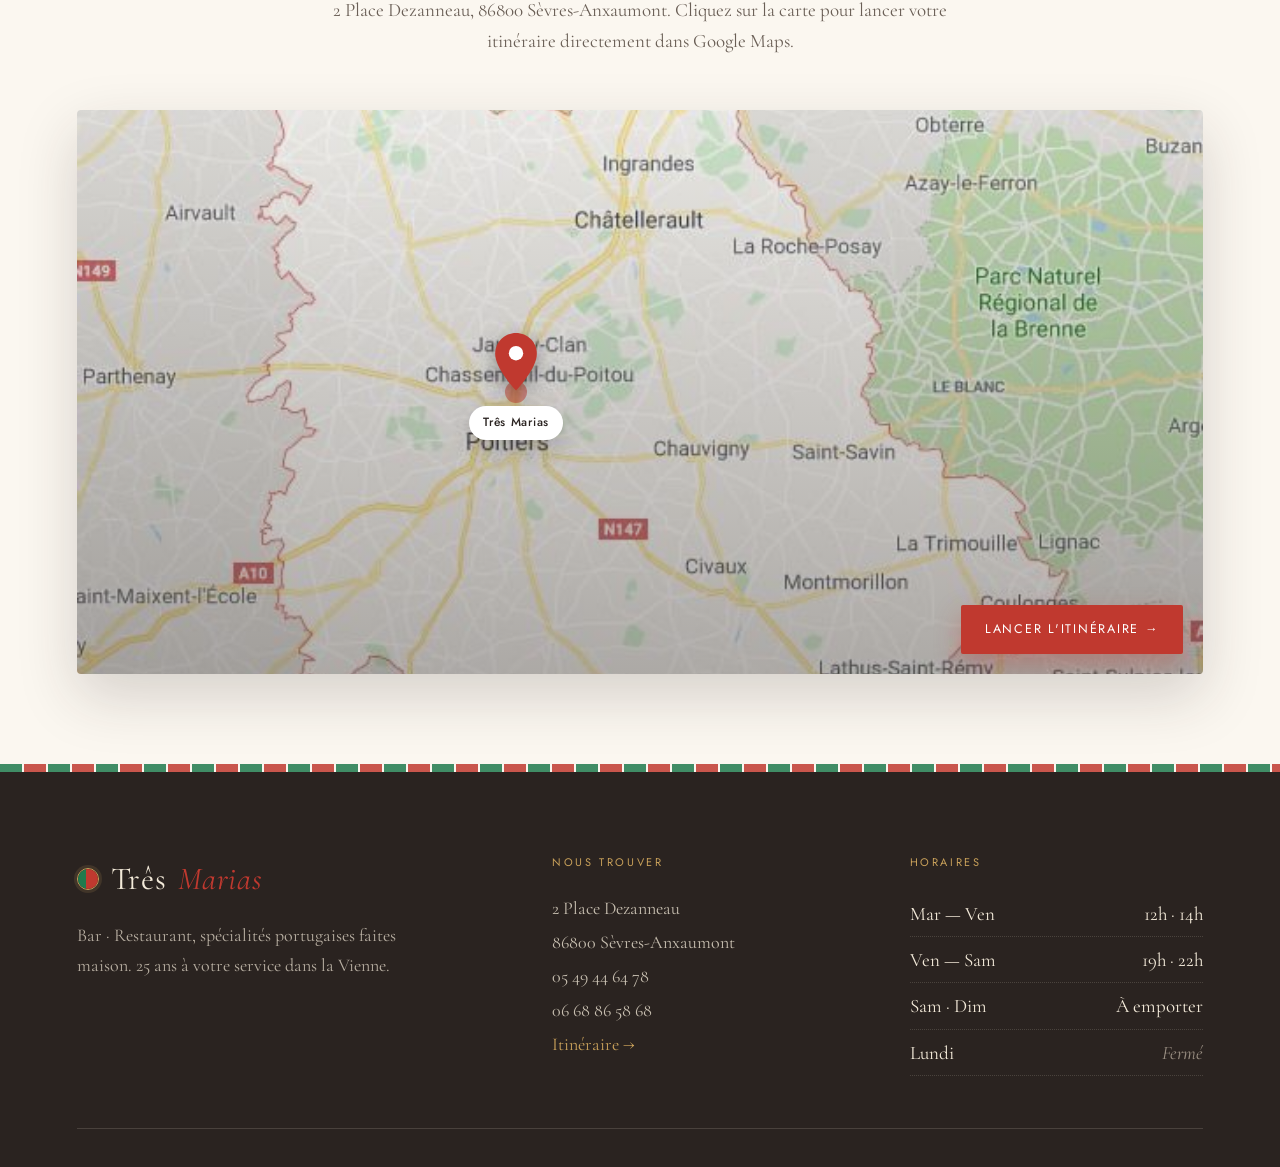
==== commit a2a4a2a6: "Lisibilite du texte de presentation dans le hero (panneau clair)" ====
--- a/index.html
+++ b/index.html
@@ -96,7 +96,7 @@
   .hero h1{font-size:clamp(62px,13vw,178px);line-height:.86;letter-spacing:-.02em;font-weight:500;color:var(--ink)}
   .hero h1 .sub{display:block;font-size:.32em;letter-spacing:.02em;font-style:italic;color:var(--pt-red);margin-top:.26em;font-weight:400}
   .hero-side{padding-bottom:14px}
-  .hero-side p{font-size:20px;color:var(--ink-soft);line-height:1.7;border-left:2px solid var(--pt-green);padding-left:24px}
+  .hero-side p{font-size:20px;color:var(--ink);line-height:1.7;border-left:3px solid var(--pt-green);padding:18px 24px;background:rgba(251,247,240,.85);backdrop-filter:blur(3px);border-radius:3px;box-shadow:0 10px 30px rgba(42,35,32,.12)}
   .hero-actions{display:flex;gap:14px;margin-top:30px;flex-wrap:wrap}
 
   .btn{font-family:'Jost',sans-serif;font-weight:400;font-size:12.5px;letter-spacing:.18em;text-transform:uppercase;padding:16px 32px;border-radius:2px;display:inline-flex;align-items:center;gap:10px;transition:.3s;cursor:pointer;border:1.5px solid transparent}
@@ -238,7 +238,7 @@
     .burger{display:flex}
     .hero-inner{grid-template-columns:1fr}
     .hero-side{padding-bottom:0}
-    .hero-side p{border-left:none;border-top:2px solid var(--pt-green);padding-left:0;padding-top:20px}
+    .hero-side p{border-left:none;border-top:3px solid var(--pt-green);padding:18px 20px}
     .story{grid-template-columns:1fr}
     .story-figure{aspect-ratio:4/3;order:-1}
     .dishes{grid-template-columns:1fr}
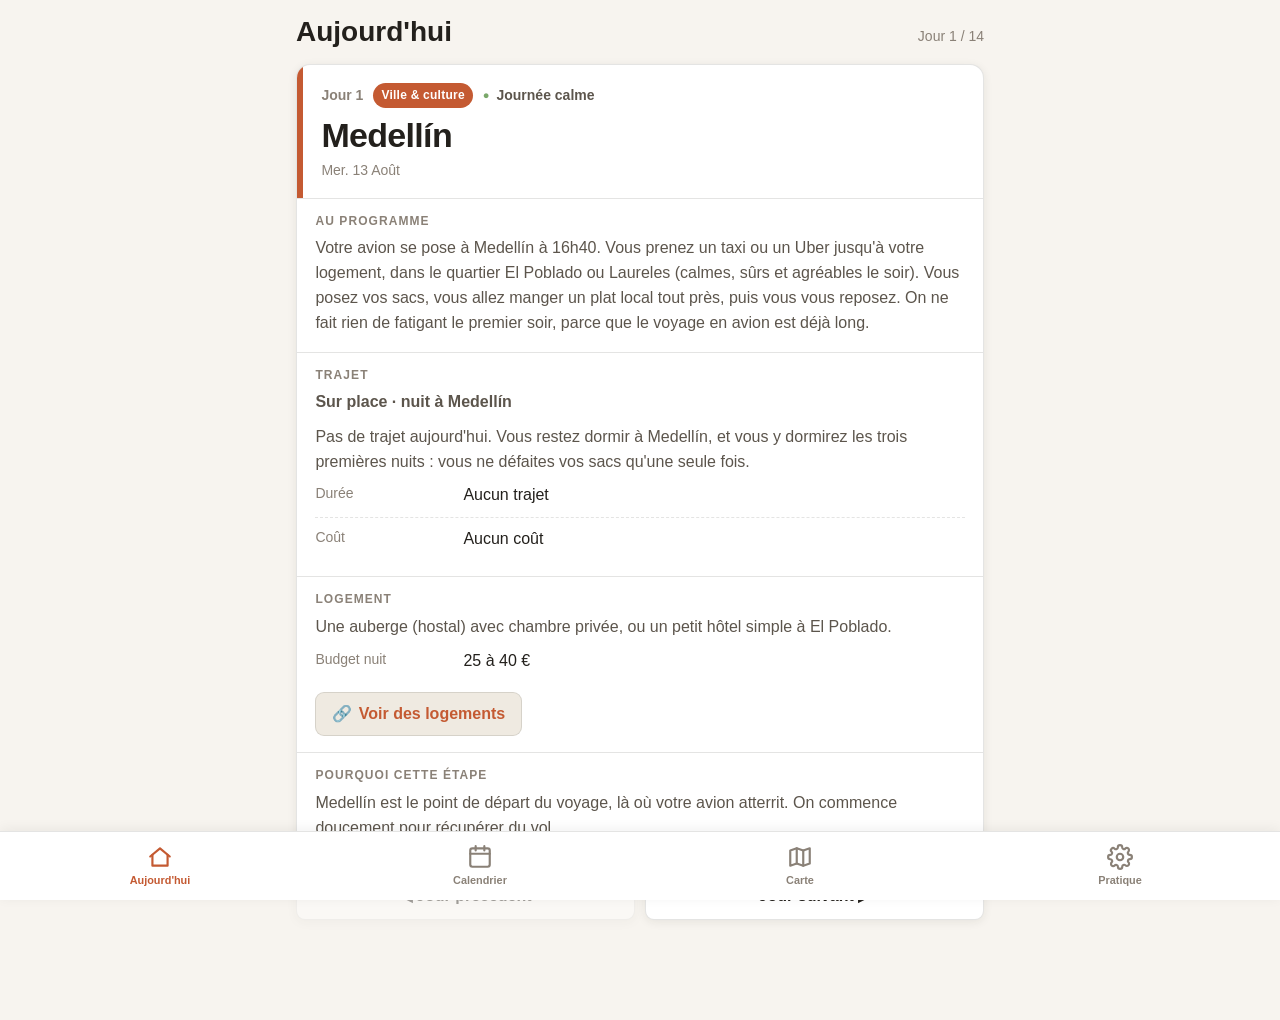
==== commit eb645556: "Carnet de voyage Colombie : PWA statique hors-ligne Site mono-page (SPA légère) en HTML/CSS/JS vanil" ====
--- a/index.html
+++ b/index.html
@@ -1,469 +1,185 @@
 <!DOCTYPE html>
 <html lang="fr">
 <head>
-<meta charset="UTF-8">
-<meta name="viewport" content="width=device-width, initial-scale=1.0">
-<title>Três Marias — Restaurant Portugais · Sèvres-Anxaumont</title>
-<link rel="preconnect" href="https://fonts.googleapis.com">
-<link rel="preconnect" href="https://fonts.gstatic.com" crossorigin>
-<link href="https://fonts.googleapis.com/css2?family=Cormorant+Garamond:ital,wght@0,400;0,500;0,600;1,400;1,500&family=Jost:wght@300;400;500&display=swap" rel="stylesheet">
-<style>
-  :root{
-    --paper:#fbf7f0;        /* blanc chaud */
-    --paper-2:#fffdf9;
-    --cream:#f3ead9;
-    --ink:#2a2320;          /* texte principal chaud */
-    --ink-soft:#6a5f56;
-    --muted:#9a8f83;
-    --pt-red:#c0392f;
-    --pt-red-deep:#9c2b24;
-    --pt-green:#1f7a4d;
-    --pt-green-deep:#155c39;
-    --gold:#c9a15a;
-    --line:rgba(42,35,32,.12);
-    --line-red:rgba(192,57,47,.25);
-  }
-  *{margin:0;padding:0;box-sizing:border-box}
-  html{scroll-behavior:smooth}
-  body{
-    background:var(--paper);
-    color:var(--ink);
-    font-family:'Cormorant Garamond',Georgia,serif;
-    font-size:19px;line-height:1.65;
-    -webkit-font-smoothing:antialiased;overflow-x:hidden;
-  }
-  .label{font-family:'Jost',sans-serif;font-weight:400;text-transform:uppercase;letter-spacing:.32em;font-size:11px;color:var(--pt-red)}
-  h1,h2,h3{font-weight:500;line-height:1.05;letter-spacing:-.01em}
-  em{font-style:italic;color:var(--pt-red)}
-  a{color:inherit;text-decoration:none}
-  img{display:block;width:100%;height:100%;object-fit:cover}
+  <meta charset="UTF-8">
+  <meta name="viewport" content="width=device-width, initial-scale=1.0, viewport-fit=cover">
+  <title>Colombie — Carnet de voyage</title>
+  <meta name="description" content="Carnet de voyage hors-ligne : 14 jours en Colombie, du 13 au 26 août.">
 
-  /* azulejo-style divider (rouge / vert) */
-  .azulejo{
-    height:8px;width:100%;
-    background:
-      repeating-linear-gradient(90deg,
-        var(--pt-green) 0 22px,
-        var(--paper) 22px 24px,
-        var(--pt-red) 24px 46px,
-        var(--paper) 46px 48px);
-    opacity:.85;
-  }
+  <!-- Thème -->
+  <meta name="theme-color" content="#C45A32" media="(prefers-color-scheme: light)">
+  <meta name="theme-color" content="#171512" media="(prefers-color-scheme: dark)">
 
-  /* ===== NAV ===== */
-  nav{
-    position:fixed;top:0;left:0;right:0;z-index:50;
-    display:flex;align-items:center;justify-content:space-between;
-    padding:20px clamp(24px,6vw,80px);
-    transition:background .4s,padding .4s,box-shadow .4s,border-color .4s;
-    border-bottom:1px solid transparent;
-  }
-  nav.scrolled{background:rgba(251,247,240,.92);backdrop-filter:blur(12px);padding-top:14px;padding-bottom:14px;border-bottom:1px solid var(--line);box-shadow:0 6px 24px rgba(42,35,32,.05)}
-  .brand{display:flex;align-items:center;gap:12px;font-size:24px;letter-spacing:.02em;color:var(--ink)}
-  .brand em{font-style:italic;color:var(--pt-red)}
-  .flag{display:inline-flex;width:22px;height:22px;border-radius:50%;overflow:hidden;border:1.5px solid var(--gold);box-shadow:0 0 0 3px rgba(201,161,90,.14)}
-  .flag i{display:block;height:100%}
-  .flag .g{width:42%;background:var(--pt-green)}
-  .flag .r{width:58%;background:var(--pt-red)}
-  .nav-links{display:flex;align-items:center;gap:36px;font-family:'Jost',sans-serif;font-size:12.5px;letter-spacing:.16em;text-transform:uppercase;font-weight:400}
-  .nav-links a{color:var(--ink);font-weight:500;text-shadow:0 1px 3px rgba(251,247,240,.9);transition:color .25s}
-  nav::before{content:"";position:absolute;inset:0;z-index:-1;pointer-events:none;background:linear-gradient(180deg,rgba(251,247,240,.92),rgba(251,247,240,0));transition:opacity .4s}
-  nav.scrolled::before{opacity:0}
-  .nav-links a:hover{color:var(--pt-red)}
-  .nav-cta{background:var(--pt-red);color:#fff!important;padding:11px 22px;border-radius:2px;transition:background .25s}
-  .nav-cta:hover{background:var(--pt-red-deep)}
-  .burger{display:none;background:none;border:none;color:var(--pt-red);cursor:pointer;flex-direction:column;gap:5px}
-  .burger span{width:26px;height:2px;background:var(--pt-red);display:block}
+  <!-- PWA / iOS "ajouter à l'écran d'accueil" -->
+  <link rel="manifest" href="manifest.json">
+  <meta name="apple-mobile-web-app-capable" content="yes">
+  <meta name="mobile-web-app-capable" content="yes">
+  <meta name="apple-mobile-web-app-status-bar-style" content="black-translucent">
+  <meta name="apple-mobile-web-app-title" content="Colombie">
+  <link rel="apple-touch-icon" href="icons/icon-192.png">
+  <link rel="icon" type="image/png" sizes="192x192" href="icons/icon-192.png">
 
-  /* ===== HERO ===== */
-  .hero{position:relative;min-height:100vh;display:flex;align-items:flex-end;overflow:hidden;background:var(--paper)}
-  .hero-bg{position:absolute;inset:0;z-index:0}
-  .hero-bg img{transform:scale(1.05);animation:slowzoom 18s ease-out forwards}
-  @keyframes slowzoom{to{transform:scale(1)}}
-  .hero-bg::after{
-    content:"";position:absolute;inset:0;
-    background:
-      linear-gradient(180deg,rgba(251,247,240,.30) 0%,rgba(251,247,240,0) 30%,rgba(251,247,240,.55) 70%,var(--paper) 100%),
-      linear-gradient(90deg,rgba(251,247,240,.55),transparent 55%);
-  }
-  .hero-inner{
-    position:relative;z-index:2;width:100%;
-    padding:0 clamp(24px,6vw,80px) clamp(56px,8vh,100px);
-    display:grid;grid-template-columns:1.4fr .9fr;gap:40px;align-items:end;
-  }
-  .hero-badge{display:inline-flex;align-items:center;gap:10px;margin-bottom:24px}
-  .hero-badge b{color:var(--pt-green);font-size:9px}
-  .hero h1{font-size:clamp(62px,13vw,178px);line-height:.86;letter-spacing:-.02em;font-weight:500;color:var(--ink)}
-  .hero h1 .sub{display:block;font-size:.32em;letter-spacing:.02em;font-style:italic;color:var(--pt-red);margin-top:.26em;font-weight:400}
-  .hero-side{padding-bottom:14px}
-  .hero-side p{font-size:20px;color:var(--ink);line-height:1.7;border-left:3px solid var(--pt-green);padding:18px 24px;background:rgba(251,247,240,.85);backdrop-filter:blur(3px);border-radius:3px;box-shadow:0 10px 30px rgba(42,35,32,.12)}
-  .hero-actions{display:flex;gap:14px;margin-top:30px;flex-wrap:wrap}
-
-  .btn{font-family:'Jost',sans-serif;font-weight:400;font-size:12.5px;letter-spacing:.18em;text-transform:uppercase;padding:16px 32px;border-radius:2px;display:inline-flex;align-items:center;gap:10px;transition:.3s;cursor:pointer;border:1.5px solid transparent}
-  .btn-primary{background:var(--pt-red);color:#fff}
-  .btn-primary:hover{background:var(--pt-red-deep);transform:translateY(-2px);box-shadow:0 12px 28px rgba(192,57,47,.25)}
-  .btn-ghost{border-color:var(--pt-green);color:var(--pt-green)}
-  .btn-ghost:hover{background:var(--pt-green);color:#fff}
-
-  .scroll-hint{position:absolute;bottom:32px;right:clamp(24px,6vw,80px);z-index:3;writing-mode:vertical-rl;font-family:'Jost',sans-serif;font-size:10px;letter-spacing:.3em;text-transform:uppercase;color:var(--muted);display:flex;align-items:center;gap:14px}
-  .scroll-hint::after{content:"";width:1px;height:44px;background:linear-gradient(var(--pt-red),transparent)}
-
-  /* ===== strip ===== */
-  .strip{border-top:1px solid var(--line);border-bottom:1px solid var(--line);overflow:hidden;background:var(--pt-green)}
-  .strip-track{display:flex;gap:0;white-space:nowrap;padding:15px 0;animation:marquee 32s linear infinite;font-family:'Jost',sans-serif;font-size:12px;letter-spacing:.26em;text-transform:uppercase;color:#eef7f0}
-  .strip-track span{display:inline-flex;align-items:center;gap:52px;padding-right:52px}
-  .strip-track b{color:var(--gold);font-weight:400}
-  @keyframes marquee{to{transform:translateX(-50%)}}
-
-  section{padding:clamp(66px,10vh,140px) clamp(24px,6vw,80px)}
-  .sec-head{max-width:640px}
-  .sec-head .label{display:block;margin-bottom:18px}
-  .sec-head h2{font-size:clamp(38px,6vw,72px)}
-  .sec-head p{color:var(--ink-soft);margin-top:20px;font-size:20px}
-
-  /* ===== STORY ===== */
-  .story{display:grid;grid-template-columns:1fr 1fr;gap:clamp(40px,7vw,110px);align-items:center;background:var(--paper-2)}
-  .story-figure{position:relative;aspect-ratio:4/5}
-  .story-figure img{border-radius:2px}
-  .story-figure .rule{position:absolute;inset:14px;border:1px solid rgba(255,255,255,.5);pointer-events:none}
-  .story-figure .est{position:absolute;left:-26px;bottom:34px;background:var(--pt-red);color:#fff;padding:18px 24px;text-align:center;box-shadow:0 14px 34px rgba(192,57,47,.28)}
-  .est .n{font-size:40px;line-height:1}
-  .est .t{font-family:'Jost',sans-serif;font-size:10px;letter-spacing:.26em;text-transform:uppercase;opacity:.85;margin-top:6px}
-  .story-text h2{font-size:clamp(40px,6vw,76px);margin:18px 0 24px}
-  .story-text p{color:var(--ink-soft);margin-bottom:18px}
-  .story-text .sig{font-style:italic;font-size:26px;color:var(--pt-green);margin-top:30px}
-  .drop::first-letter{font-size:4.4em;float:left;line-height:.72;padding:6px 14px 0 0;color:var(--pt-red);font-style:italic}
-
-  /* ===== MENU / 3 signatures ===== */
-  .menu{background:var(--paper)}
-  .menu-head{display:flex;justify-content:space-between;align-items:flex-end;gap:30px;flex-wrap:wrap;margin-bottom:60px}
-  .dishes{display:grid;grid-template-columns:repeat(3,1fr);gap:clamp(24px,3vw,44px)}
-  .dish{position:relative;transition:transform .4s}
-  .dish:hover{transform:translateY(-8px)}
-  .dish-img{position:relative;aspect-ratio:3/4;overflow:hidden;border-radius:3px;box-shadow:0 16px 40px rgba(42,35,32,.12)}
-  .dish-img img{transition:transform 1.1s cubic-bezier(.2,.8,.2,1)}
-  .dish:hover .dish-img img{transform:scale(1.07)}
-  .dish-img::after{content:"";position:absolute;inset:0;background:linear-gradient(180deg,transparent 55%,rgba(42,35,32,.55))}
-  .dish-no{position:absolute;top:16px;left:16px;z-index:2;font-family:'Jost',sans-serif;font-size:11px;letter-spacing:.1em;color:#fff;background:var(--pt-red);border-radius:50%;width:40px;height:40px;display:flex;align-items:center;justify-content:center;box-shadow:0 6px 16px rgba(192,57,47,.4)}
-  .dish-cap{position:absolute;left:18px;right:18px;bottom:16px;z-index:2}
-  .dish-cap .label{font-size:10px;color:#fff;opacity:.95}
-  .dish-body{padding:22px 4px 0}
-  .dish-body h3{font-size:30px;margin-bottom:8px;color:var(--ink)}
-  .dish-body p{font-size:16.5px;color:var(--ink-soft);line-height:1.6}
-  .menu-foot{margin-top:56px;display:flex;justify-content:center;align-items:center;gap:26px;flex-wrap:wrap;text-align:center}
-  .menu-price{display:flex;align-items:baseline;gap:12px;color:var(--pt-green)}
-  .menu-price .num{font-size:56px}
-  .menu-price .lbl{font-family:'Jost',sans-serif;font-size:11px;letter-spacing:.22em;text-transform:uppercase;color:var(--ink-soft)}
-  .divider-dot{width:6px;height:6px;background:var(--gold);border-radius:50%;transform:rotate(45deg)}
-
-  /* ===== RESERVE banner ===== */
-  .reserve{position:relative;padding:clamp(84px,13vh,160px) clamp(24px,6vw,80px);text-align:center;overflow:hidden}
-  .reserve-bg{position:absolute;inset:0;z-index:0}
-  .reserve-bg::after{content:"";position:absolute;inset:0;background:linear-gradient(rgba(251,247,240,.82),rgba(251,247,240,.9))}
-  .reserve-inner{position:relative;z-index:2;max-width:760px;margin:0 auto}
-  .reserve h2{font-size:clamp(40px,7vw,84px);margin:22px 0 18px}
-  .reserve p{color:var(--ink-soft);font-size:21px;margin-bottom:38px}
-  .ornament{display:flex;align-items:center;justify-content:center;gap:16px}
-  .ornament::before,.ornament::after{content:"";height:2px;width:56px}
-  .ornament::before{background:linear-gradient(90deg,transparent,var(--pt-green))}
-  .ornament::after{background:linear-gradient(90deg,var(--pt-red),transparent)}
-
-  /* ===== FOOTER ===== */
-  footer{background:var(--ink);color:var(--cream);padding:clamp(58px,9vh,96px) clamp(24px,6vw,80px) 38px}
-  footer .brand{color:var(--cream)}
-  .foot-grid{display:grid;grid-template-columns:1.4fr 1fr 1fr;gap:clamp(30px,5vw,70px);padding-bottom:52px;border-bottom:1px solid rgba(243,234,217,.15)}
-  .foot-brand .brand{font-size:32px;margin-bottom:16px}
-  .foot-brand p{color:rgba(243,234,217,.7);max-width:320px;font-size:18px}
-  .foot-col h4{font-family:'Jost',sans-serif;font-size:11px;letter-spacing:.24em;text-transform:uppercase;color:var(--gold);margin-bottom:20px;font-weight:400}
-  .foot-col p,.foot-col a{color:rgba(243,234,217,.78);font-size:18px;line-height:1.9;display:block}
-  .foot-col a:hover{color:#fff}
-  .hours-row{display:flex;justify-content:space-between;gap:20px;border-bottom:1px dotted rgba(243,234,217,.16);padding:7px 0}
-  .hours-row span:last-child{color:var(--cream);white-space:nowrap}
-  .hours-row.closed span:last-child{color:var(--muted);font-style:italic}
-  .foot-bottom{display:flex;justify-content:space-between;align-items:center;gap:20px;flex-wrap:wrap;padding-top:28px;font-family:'Jost',sans-serif;font-size:11px;letter-spacing:.14em;text-transform:uppercase;color:rgba(243,234,217,.5)}
-
-
-
-  /* ===== AMBIANCE / Le cadre ===== */
-  .ambiance{background:var(--paper-2)}
-  .amb-grid{display:grid;grid-template-columns:1.65fr 1fr;gap:22px;align-items:stretch}
-  .amb-item{position:relative;overflow:hidden;border-radius:4px;box-shadow:0 18px 46px rgba(42,35,32,.14)}
-  .amb-item img{height:100%;transition:transform 1.2s cubic-bezier(.2,.8,.2,1)}
-  .amb-item:hover img{transform:scale(1.05)}
-  .amb-item::after{content:"";position:absolute;inset:0;background:linear-gradient(180deg,transparent 55%,rgba(42,35,32,.5))}
-  .amb-feature{min-height:560px}
-  .amb-feature img{width:100%;object-fit:cover}
-  .amb-badge{position:absolute;top:20px;left:20px;z-index:3;display:inline-flex;align-items:center;gap:8px;background:var(--pt-red);color:#fff;font-family:'Jost',sans-serif;font-size:11px;letter-spacing:.16em;text-transform:uppercase;padding:9px 16px;border-radius:30px;box-shadow:0 8px 20px rgba(192,57,47,.35)}
-  .amb-cap{position:absolute;left:22px;right:22px;bottom:20px;z-index:3;color:#fff}
-  .amb-cap .t{font-size:30px;line-height:1.1}
-  .amb-cap .s{font-family:'Jost',sans-serif;font-size:11px;letter-spacing:.18em;text-transform:uppercase;opacity:.9;margin-top:6px}
-  .amb-col{display:flex;flex-direction:column;gap:22px}
-  .amb-side{flex:1;min-height:250px}
-  .amb-side img{width:100%;object-fit:cover}
-  .amb-note{background:var(--pt-green);color:#eef7f0;border-radius:4px;padding:28px 30px;display:flex;flex-direction:column;justify-content:center}
-  .amb-note .q{font-size:23px;font-style:italic;line-height:1.4}
-  .amb-note .a{font-family:'Jost',sans-serif;font-size:11px;letter-spacing:.16em;text-transform:uppercase;margin-top:14px;opacity:.85}
-  @media(max-width:900px){
-    .amb-grid{grid-template-columns:1fr}
-    .amb-feature{min-height:340px}
-    .amb-side{min-height:240px}
-  }
-
-  /* ===== MAP interactive ===== */
-  .map-sec{padding-top:0}
-  .map-head{max-width:640px;margin:0 auto clamp(40px,6vh,64px);text-align:center}
-  .map-head .label{display:block;margin-bottom:16px}
-  .map-head h2{font-size:clamp(36px,6vw,68px)}
-  .map-head p{color:var(--ink-soft);margin-top:16px;font-size:19px}
-  .map-wrap{position:relative;display:block;border-radius:4px;overflow:hidden;box-shadow:0 22px 60px rgba(42,35,32,.18);cursor:pointer}
-  .map-wrap img{aspect-ratio:16/8;transition:transform 1.2s cubic-bezier(.2,.8,.2,1),filter .5s;filter:saturate(.92)}
-  .map-wrap:hover img{transform:scale(1.05);filter:saturate(1.05)}
-  .map-wrap::after{content:"";position:absolute;inset:0;background:linear-gradient(180deg,rgba(42,35,32,.05),rgba(42,35,32,.35))}
-  .map-pin{position:absolute;left:39%;top:50%;z-index:3;transform:translate(-50%,-100%);color:var(--pt-red);filter:drop-shadow(0 6px 10px rgba(0,0,0,.35));animation:bob 2.4s ease-in-out infinite}
-  @keyframes bob{0%,100%{transform:translate(-50%,-100%)}50%{transform:translate(-50%,-115%)}}
-  .map-pin svg{width:46px;height:auto;display:block}
-  .map-pulse{position:absolute;left:39%;top:50%;z-index:2;width:22px;height:22px;border-radius:50%;background:rgba(192,57,47,.5);transform:translate(-50%,-50%);animation:pulse 2s ease-out infinite}
-  @keyframes pulse{0%{box-shadow:0 0 0 0 rgba(192,57,47,.5)}100%{box-shadow:0 0 0 26px rgba(192,57,47,0)}}
-  .map-label{position:absolute;left:39%;top:50%;z-index:3;transform:translate(-50%,14px);background:#fff;color:var(--ink);font-family:'Jost',sans-serif;font-size:12px;letter-spacing:.06em;padding:7px 14px;border-radius:30px;box-shadow:0 8px 22px rgba(42,35,32,.2);white-space:nowrap;font-weight:500}
-  .map-cta{position:absolute;z-index:4;right:20px;bottom:20px;background:var(--pt-red);color:#fff;font-family:'Jost',sans-serif;font-size:12.5px;letter-spacing:.14em;text-transform:uppercase;padding:14px 24px;border-radius:2px;display:inline-flex;align-items:center;gap:10px;transition:.3s;box-shadow:0 10px 26px rgba(192,57,47,.35)}
-  .map-wrap:hover .map-cta{background:var(--pt-red-deep);transform:translateY(-2px)}
-  @media(max-width:900px){.map-cta{right:12px;bottom:12px;left:12px;justify-content:center}.map-wrap img{aspect-ratio:4/3}}
-
-  .reveal{opacity:0;transform:translateY(26px);transition:opacity 1s ease,transform 1s cubic-bezier(.2,.8,.2,1)}
-  .reveal.in{opacity:1;transform:none}
-
-  @media(max-width:900px){
-    .nav-links{position:fixed;inset:0 0 auto 0;top:0;background:var(--paper);flex-direction:column;justify-content:center;height:100vh;transform:translateX(100%);transition:transform .4s;gap:28px;font-size:16px}
-    .nav-links.open{transform:none}
-    .burger{display:flex}
-    .hero-inner{grid-template-columns:1fr}
-    .hero-side{padding-bottom:0}
-    .hero-side p{border-left:none;border-top:3px solid var(--pt-green);padding:18px 20px}
-    .story{grid-template-columns:1fr}
-    .story-figure{aspect-ratio:4/3;order:-1}
-    .dishes{grid-template-columns:1fr}
-    .dish-img{aspect-ratio:16/10}
-    .foot-grid{grid-template-columns:1fr}
-  }
-</style>
+  <link rel="stylesheet" href="styles.css">
 </head>
 <body>
 
-<!-- NAV -->
-<nav id="nav">
-  <a href="#top" class="brand">Três <em>Marias</em></a>
-  <div class="nav-links" id="navlinks">
-    <a href="#histoire">La Maison</a>
-    <a href="#carte">La Carte</a>
-    <a href="#cadre">Le Cadre</a>
-    <a href="#visite">Nous Trouver</a>
-    <a href="tel:0549446478" class="nav-cta">Réserver</a>
-  </div>
-  <button class="burger" id="burger" aria-label="Menu"><span></span><span></span><span></span></button>
-</nav>
-
-<!-- HERO -->
-<header class="hero" id="top">
-  <div class="hero-bg"><img src="[data-uri]" alt="Ambiance du restaurant Três Marias"></div>
-  <div class="hero-inner">
-    <div>
-      <span class="hero-badge label"><b>●</b>&nbsp; Depuis 1998 · Sèvres-Anxaumont (86)</span>
-      <h1>Três Marias<span class="sub">cozinha portuguesa</span></h1>
-    </div>
-    <div class="hero-side">
-      <p>Un bar-restaurant familial où l'on partage les vrais plats du Portugal, faits maison, comme à la maison. Depuis vingt-cinq ans, on vous reçoit comme on reçoit les siens.</p>
-      <div class="hero-actions">
-        <a href="tel:0549446478" class="btn btn-primary">Réserver une table</a>
-        <a href="#carte" class="btn btn-ghost">Voir la carte</a>
-      </div>
-    </div>
-  </div>
-  <div class="scroll-hint">Descendre</div>
-</header>
-
-<!-- STRIP -->
-<div class="strip">
-  <div class="strip-track">
-    <span><b>◆</b> 100% Fait Maison <b>◆</b> Recettes Traditionnelles <b>◆</b> Vinho Verde <b>◆</b> Bacalhau <b>◆</b> Sardinhas Assadas <b>◆</b> 25 Ans à Votre Service <b>◆</b> Sabor de Portugal</span>
-    <span><b>◆</b> 100% Fait Maison <b>◆</b> Recettes Traditionnelles <b>◆</b> Vinho Verde <b>◆</b> Bacalhau <b>◆</b> Sardinhas Assadas <b>◆</b> 25 Ans à Votre Service <b>◆</b> Sabor de Portugal</span>
-  </div>
-</div>
-
-<!-- STORY -->
-<section class="story" id="histoire">
-  <div class="story-figure reveal">
-    <img src="[data-uri]" alt="La maison Três Marias">
-    <div class="rule"></div>
-    <div class="est"><div class="n">1998</div><div class="t">Depuis</div></div>
-  </div>
-  <div class="story-text reveal">
-    <span class="label">La maison Três Marias</span>
-    <h2>Un bout de Portugal, <em>en famille</em></h2>
-    <p class="drop">Chez Três Marias, tout est fait maison, dans la tradition portugaise. La morue mijotée, les sardines grillées à la braise, les planches généreuses à partager : des recettes transmises et servies avec le cœur.</p>
-    <p>Depuis un quart de siècle, notre table réunit habitués et curieux autour d'une cuisine généreuse, d'un verre de vinho verde et d'un accueil chaleureux, l'esprit convivial du Portugal, ici dans la Vienne.</p>
-  </div>
-</section>
-
-<div class="azulejo"></div>
-
-<!-- MENU / 3 SIGNATURES -->
-<section class="menu" id="carte">
-  <div class="menu-head reveal">
-    <div class="sec-head">
-      <span class="label">Nos spécialités</span>
-      <h2>Les plats qui <em>rassemblent</em></h2>
-    </div>
-    <p style="max-width:300px;color:var(--ink-soft)">Le meilleur de la table portugaise, préparé chaque jour dans notre cuisine. En photo, nos vraies assiettes.</p>
+  <!-- Bandeau hors-ligne (affiché via body.is-offline) -->
+  <div class="offline-banner" role="status" aria-live="polite">
+    Hors ligne — toutes les infos du voyage restent disponibles
   </div>
 
-  <div class="dishes">
-    <article class="dish reveal">
-      <div class="dish-img">
-        <span class="dish-no">01</span>
-        <img src="[data-uri]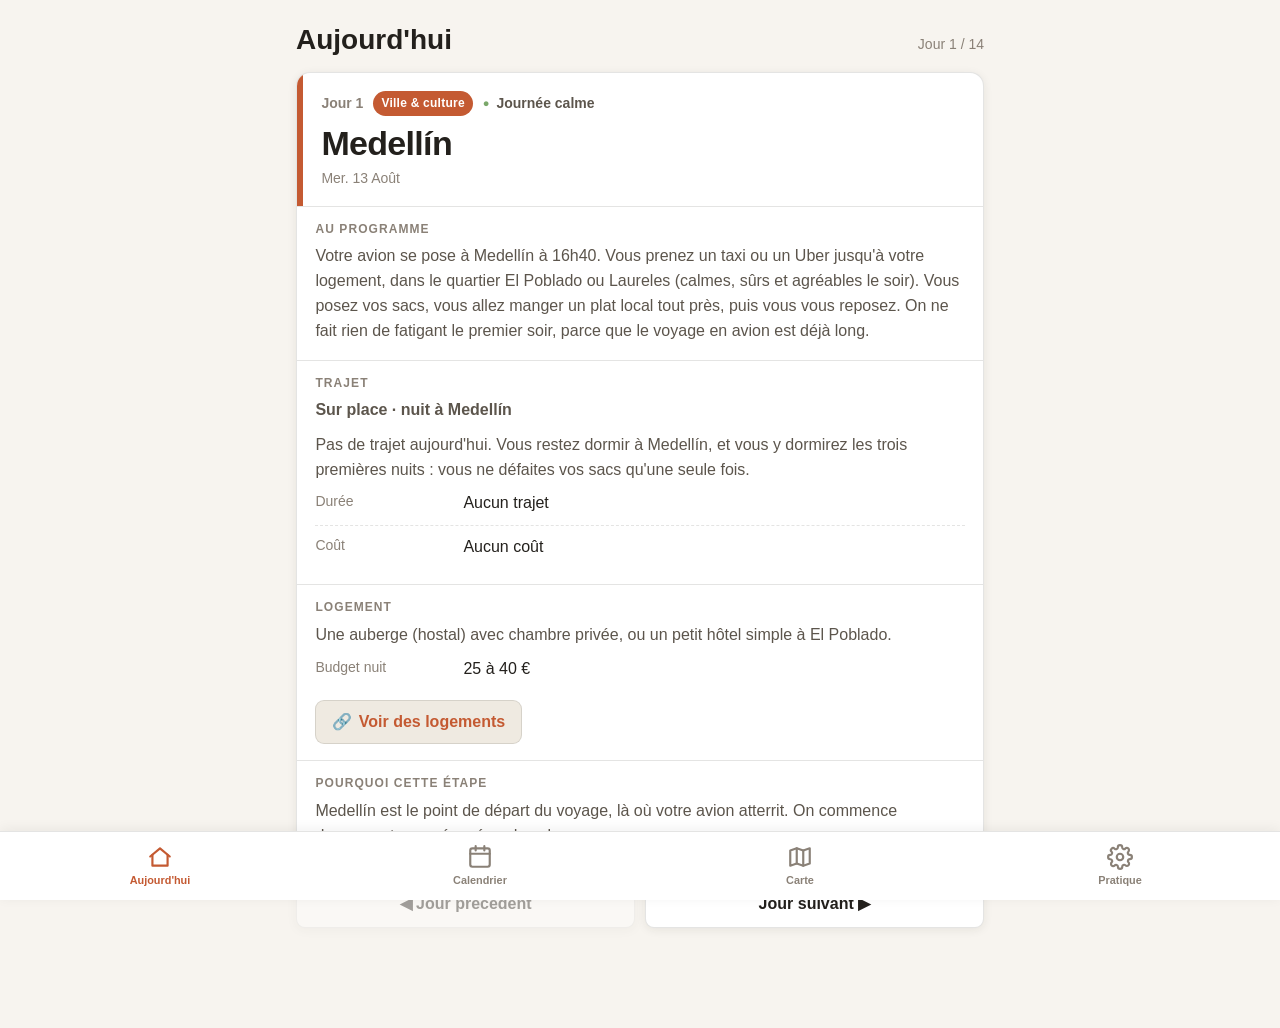
==== commit 7bc73aa6: "Corrige le débordement du contenu sous la barre d'état iOS - Ajoute un padding-top de zone sûre (env" ====
--- a/index.html
+++ b/index.html
@@ -14,7 +14,7 @@
   <link rel="manifest" href="manifest.json">
   <meta name="apple-mobile-web-app-capable" content="yes">
   <meta name="mobile-web-app-capable" content="yes">
-  <meta name="apple-mobile-web-app-status-bar-style" content="black-translucent">
+  <meta name="apple-mobile-web-app-status-bar-style" content="default">
   <meta name="apple-mobile-web-app-title" content="Colombie">
   <link rel="apple-touch-icon" href="icons/icon-192.png">
   <link rel="icon" type="image/png" sizes="192x192" href="icons/icon-192.png">
--- a/styles.css
+++ b/styles.css
@@ -121,6 +121,9 @@
 #app {
   min-height: 100vh;
   min-height: 100dvh;
+  /* Réserve l'espace de la barre d'état / encoche iOS pour que le titre
+     ne passe pas sous la barre du haut (Safari, PWA ou app Documents). */
+  padding-top: max(env(safe-area-inset-top, 0px), 8px);
   padding-bottom: calc(var(--tabbar-h) + var(--safe-bottom));
 }
 
